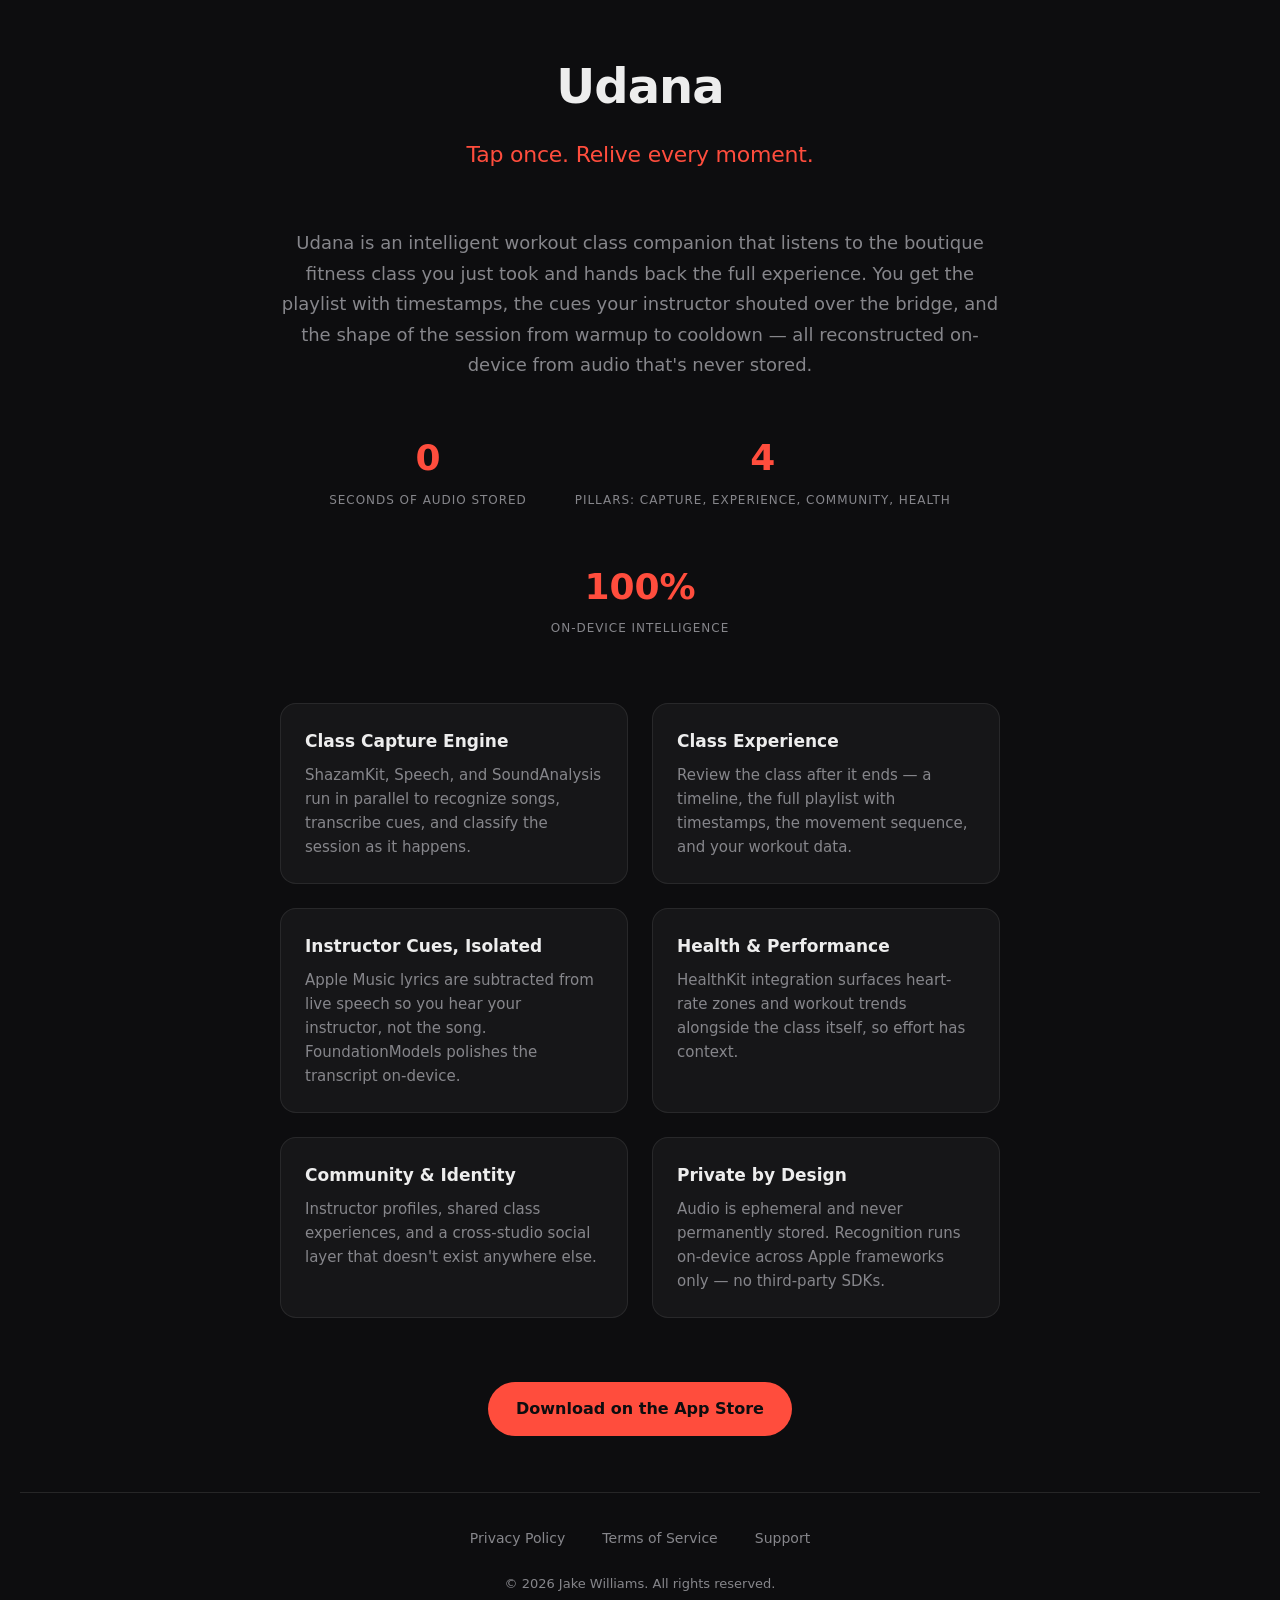
==== index.html @ 7297b6dd "chore: initial site scaffold Generated by ios-site skill from Udana's brand book, privacy labels, an" ====
<!DOCTYPE html>
<html lang="en">
<head>
    <meta charset="UTF-8">
    <meta name="viewport" content="width=device-width, initial-scale=1.0">
    <title>Udana — Tap once. Relive every moment.</title>
    <meta name="description" content="Udana listens to your fitness class and reconstructs it — playlist with timestamps, instructor cues, and the shape of your session. On-device, audio never stored.">
    <style>
        * { box-sizing: border-box; margin: 0; padding: 0; }
        body {
            font-family: -apple-system, BlinkMacSystemFont, "SF Pro Rounded", "SF Pro Text", system-ui, sans-serif;
            background: #0D0D0F;
            color: #EDEDED;
            line-height: 1.6;
            min-height: 100vh;
            display: flex;
            flex-direction: column;
            align-items: center;
            padding: 48px 20px;
        }
        .container { max-width: 720px; width: 100%; }
        header { text-align: center; margin-bottom: 56px; }
        h1 {
            font-size: 48px;
            font-weight: 700;
            letter-spacing: -0.02em;
            margin-bottom: 12px;
        }
        .tagline {
            font-size: 22px;
            color: #FF4D3D;
            font-weight: 500;
            letter-spacing: -0.01em;
        }
        .hero {
            font-size: 18px;
            color: #86868b;
            margin-bottom: 48px;
            text-align: center;
            line-height: 1.7;
        }
        .stats {
            display: flex;
            justify-content: center;
            gap: 48px;
            margin-bottom: 64px;
            flex-wrap: wrap;
        }
        .stat { text-align: center; }
        .stat-number {
            font-size: 36px;
            font-weight: 700;
            color: #FF4D3D;
            font-variant-numeric: tabular-nums;
        }
        .stat-label {
            font-size: 12px;
            color: #86868b;
            text-transform: uppercase;
            letter-spacing: 0.08em;
            margin-top: 4px;
        }
        .features {
            display: grid;
            grid-template-columns: repeat(auto-fit, minmax(280px, 1fr));
            gap: 24px;
            margin-bottom: 64px;
        }
        .feature {
            background: rgba(255, 255, 255, 0.04);
            border: 1px solid rgba(255, 255, 255, 0.08);
            border-radius: 16px;
            padding: 24px;
        }
        .feature h3 {
            font-size: 17px;
            font-weight: 600;
            margin-bottom: 8px;
            color: #EDEDED;
        }
        .feature p {
            font-size: 15px;
            color: #86868b;
            line-height: 1.6;
        }
        .cta {
            text-align: center;
            margin-bottom: 56px;
        }
        .cta a {
            display: inline-block;
            background: #FF4D3D;
            color: #0D0D0F;
            padding: 14px 28px;
            border-radius: 999px;
            text-decoration: none;
            font-weight: 600;
            font-size: 16px;
            transition: transform 0.15s ease;
        }
        .cta a:hover { transform: translateY(-1px); }
        footer {
            border-top: 1px solid rgba(255, 255, 255, 0.1);
            padding-top: 32px;
            text-align: center;
            width: 100%;
        }
        footer a {
            color: #86868b;
            text-decoration: none;
            margin: 0 16px;
            font-size: 14px;
        }
        footer a:hover { color: #EDEDED; }
        .copyright {
            margin-top: 24px;
            color: #86868b;
            font-size: 13px;
        }
    </style>
</head>
<body>
    <div class="container">
        <header>
            <h1>Udana</h1>
            <p class="tagline">Tap once. Relive every moment.</p>
        </header>

        <p class="hero">Udana is an intelligent workout class companion that listens to the boutique fitness class you just took and hands back the full experience. You get the playlist with timestamps, the cues your instructor shouted over the bridge, and the shape of the session from warmup to cooldown — all reconstructed on-device from audio that's never stored.</p>

        <div class="stats">
            <div class="stat"><div class="stat-number">0</div><div class="stat-label">seconds of audio stored</div></div>
            <div class="stat"><div class="stat-number">4</div><div class="stat-label">pillars: capture, experience, community, health</div></div>
            <div class="stat"><div class="stat-number">100%</div><div class="stat-label">on-device intelligence</div></div>
        </div>

        <div class="features">
            <div class="feature"><h3>Class Capture Engine</h3><p>ShazamKit, Speech, and SoundAnalysis run in parallel to recognize songs, transcribe cues, and classify the session as it happens.</p></div>
            <div class="feature"><h3>Class Experience</h3><p>Review the class after it ends — a timeline, the full playlist with timestamps, the movement sequence, and your workout data.</p></div>
            <div class="feature"><h3>Instructor Cues, Isolated</h3><p>Apple Music lyrics are subtracted from live speech so you hear your instructor, not the song. FoundationModels polishes the transcript on-device.</p></div>
            <div class="feature"><h3>Health & Performance</h3><p>HealthKit integration surfaces heart-rate zones and workout trends alongside the class itself, so effort has context.</p></div>
            <div class="feature"><h3>Community & Identity</h3><p>Instructor profiles, shared class experiences, and a cross-studio social layer that doesn't exist anywhere else.</p></div>
            <div class="feature"><h3>Private by Design</h3><p>Audio is ephemeral and never permanently stored. Recognition runs on-device across Apple frameworks only — no third-party SDKs.</p></div>
        </div>

        <div class="cta">
            <a href="https://apps.apple.com/app/id6762299975">Download on the App Store</a>
        </div>
    </div>

    <footer>
        <a href="privacy-policy.html">Privacy Policy</a>
        <a href="terms-of-service.html">Terms of Service</a>
        <a href="support.html">Support</a>
        <div class="copyright">&copy; 2026 Jake Williams. All rights reserved.</div>
    </footer>
</body>
</html>
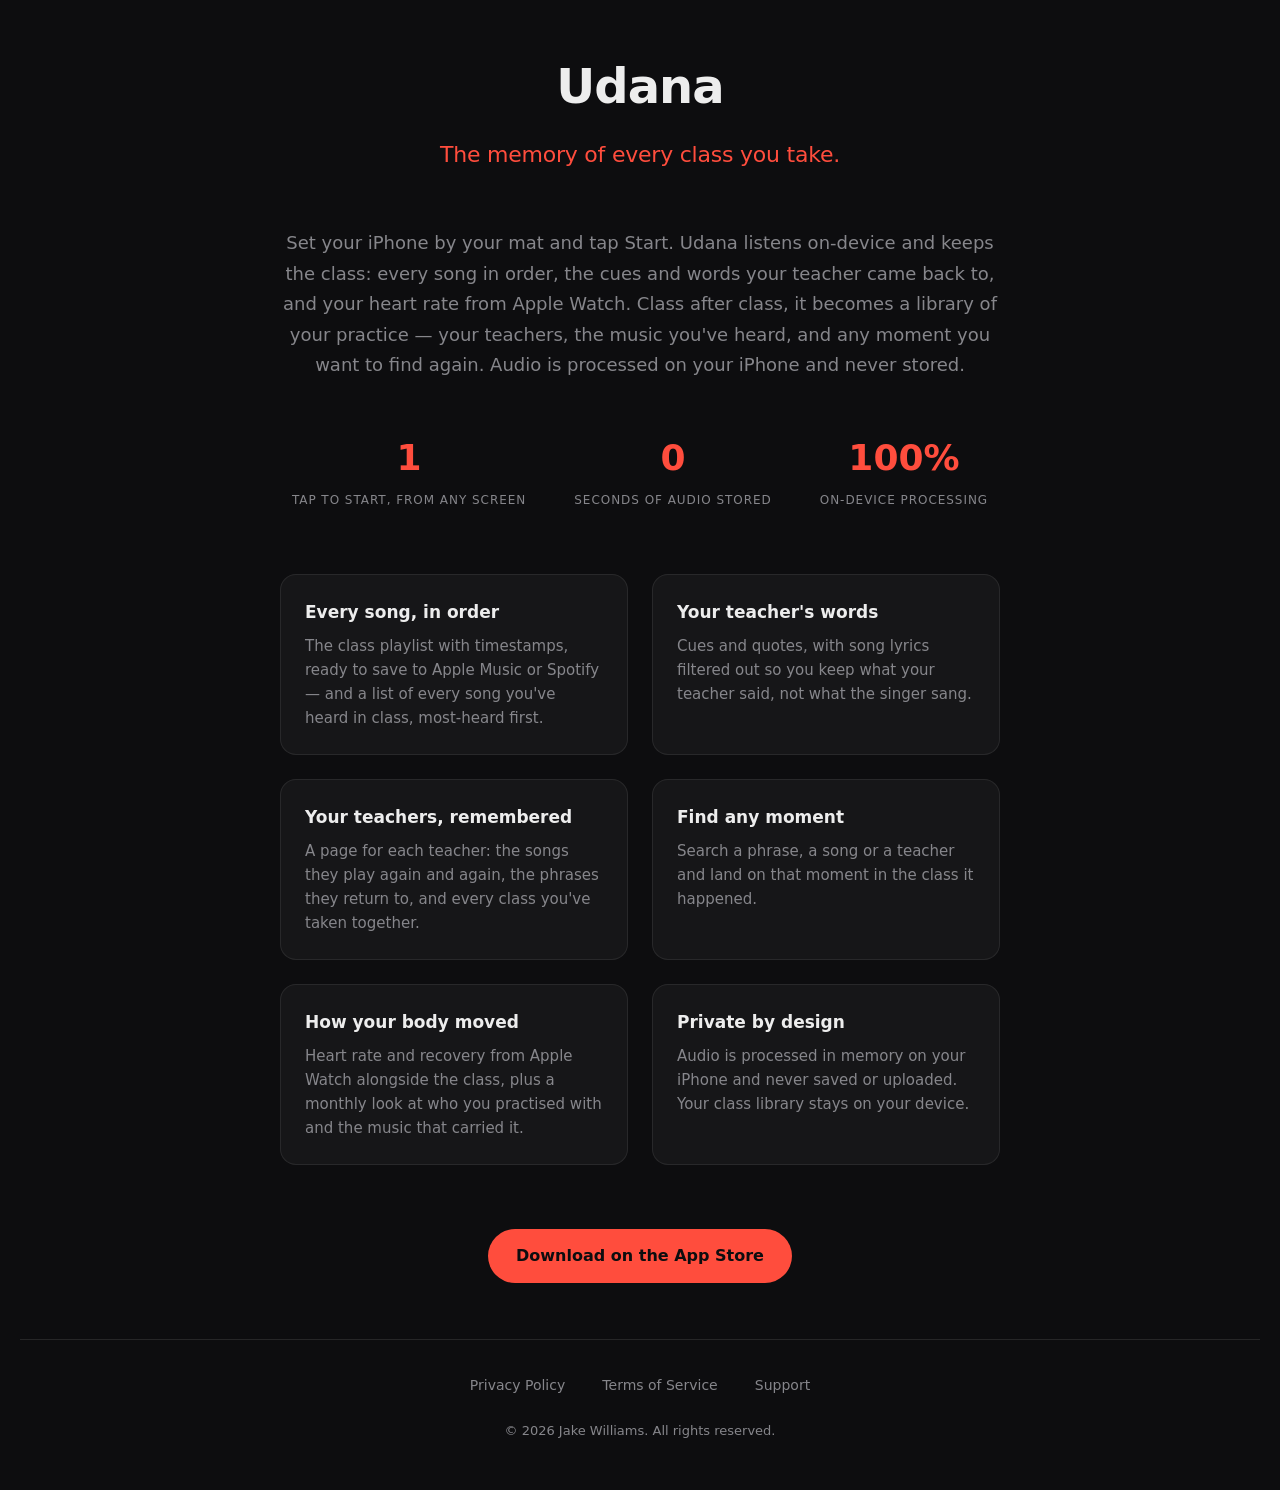
==== commit 95eb21a4: "Homepage copy for v1.2: the memory of every class you take Replaces the generic capture/community pi" ====
--- a/index.html
+++ b/index.html
@@ -3,8 +3,8 @@
 <head>
     <meta charset="UTF-8">
     <meta name="viewport" content="width=device-width, initial-scale=1.0">
-    <title>Udana — Tap once. Relive every moment.</title>
-    <meta name="description" content="Udana listens to your fitness class and reconstructs it — playlist with timestamps, instructor cues, and the shape of your session. On-device, audio never stored.">
+    <title>Udana — The memory of every class you take</title>
+    <meta name="description" content="Udana keeps every yoga and fitness class you take: the songs in order, your teacher's words, and how your body moved. Find any teacher, song or phrase later. On-device; audio is never stored.">
     <style>
         * { box-sizing: border-box; margin: 0; padding: 0; }
         body {
@@ -123,24 +123,24 @@
     <div class="container">
         <header>
             <h1>Udana</h1>
-            <p class="tagline">Tap once. Relive every moment.</p>
+            <p class="tagline">The memory of every class you take.</p>
         </header>
 
-        <p class="hero">Udana is an intelligent workout class companion that listens to the boutique fitness class you just took and hands back the full experience. You get the playlist with timestamps, the cues your instructor shouted over the bridge, and the shape of the session from warmup to cooldown — all reconstructed on-device from audio that's never stored.</p>
+        <p class="hero">Set your iPhone by your mat and tap Start. Udana listens on-device and keeps the class: every song in order, the cues and words your teacher came back to, and your heart rate from Apple Watch. Class after class, it becomes a library of your practice — your teachers, the music you've heard, and any moment you want to find again. Audio is processed on your iPhone and never stored.</p>
 
         <div class="stats">
+            <div class="stat"><div class="stat-number">1</div><div class="stat-label">tap to start, from any screen</div></div>
             <div class="stat"><div class="stat-number">0</div><div class="stat-label">seconds of audio stored</div></div>
-            <div class="stat"><div class="stat-number">4</div><div class="stat-label">pillars: capture, experience, community, health</div></div>
-            <div class="stat"><div class="stat-number">100%</div><div class="stat-label">on-device intelligence</div></div>
+            <div class="stat"><div class="stat-number">100%</div><div class="stat-label">on-device processing</div></div>
         </div>
 
         <div class="features">
-            <div class="feature"><h3>Class Capture Engine</h3><p>ShazamKit, Speech, and SoundAnalysis run in parallel to recognize songs, transcribe cues, and classify the session as it happens.</p></div>
-            <div class="feature"><h3>Class Experience</h3><p>Review the class after it ends — a timeline, the full playlist with timestamps, the movement sequence, and your workout data.</p></div>
-            <div class="feature"><h3>Instructor Cues, Isolated</h3><p>Apple Music lyrics are subtracted from live speech so you hear your instructor, not the song. FoundationModels polishes the transcript on-device.</p></div>
-            <div class="feature"><h3>Health & Performance</h3><p>HealthKit integration surfaces heart-rate zones and workout trends alongside the class itself, so effort has context.</p></div>
-            <div class="feature"><h3>Community & Identity</h3><p>Instructor profiles, shared class experiences, and a cross-studio social layer that doesn't exist anywhere else.</p></div>
-            <div class="feature"><h3>Private by Design</h3><p>Audio is ephemeral and never permanently stored. Recognition runs on-device across Apple frameworks only — no third-party SDKs.</p></div>
+            <div class="feature"><h3>Every song, in order</h3><p>The class playlist with timestamps, ready to save to Apple Music or Spotify — and a list of every song you've heard in class, most-heard first.</p></div>
+            <div class="feature"><h3>Your teacher's words</h3><p>Cues and quotes, with song lyrics filtered out so you keep what your teacher said, not what the singer sang.</p></div>
+            <div class="feature"><h3>Your teachers, remembered</h3><p>A page for each teacher: the songs they play again and again, the phrases they return to, and every class you've taken together.</p></div>
+            <div class="feature"><h3>Find any moment</h3><p>Search a phrase, a song or a teacher and land on that moment in the class it happened.</p></div>
+            <div class="feature"><h3>How your body moved</h3><p>Heart rate and recovery from Apple Watch alongside the class, plus a monthly look at who you practised with and the music that carried it.</p></div>
+            <div class="feature"><h3>Private by design</h3><p>Audio is processed in memory on your iPhone and never saved or uploaded. Your class library stays on your device.</p></div>
         </div>
 
         <div class="cta">
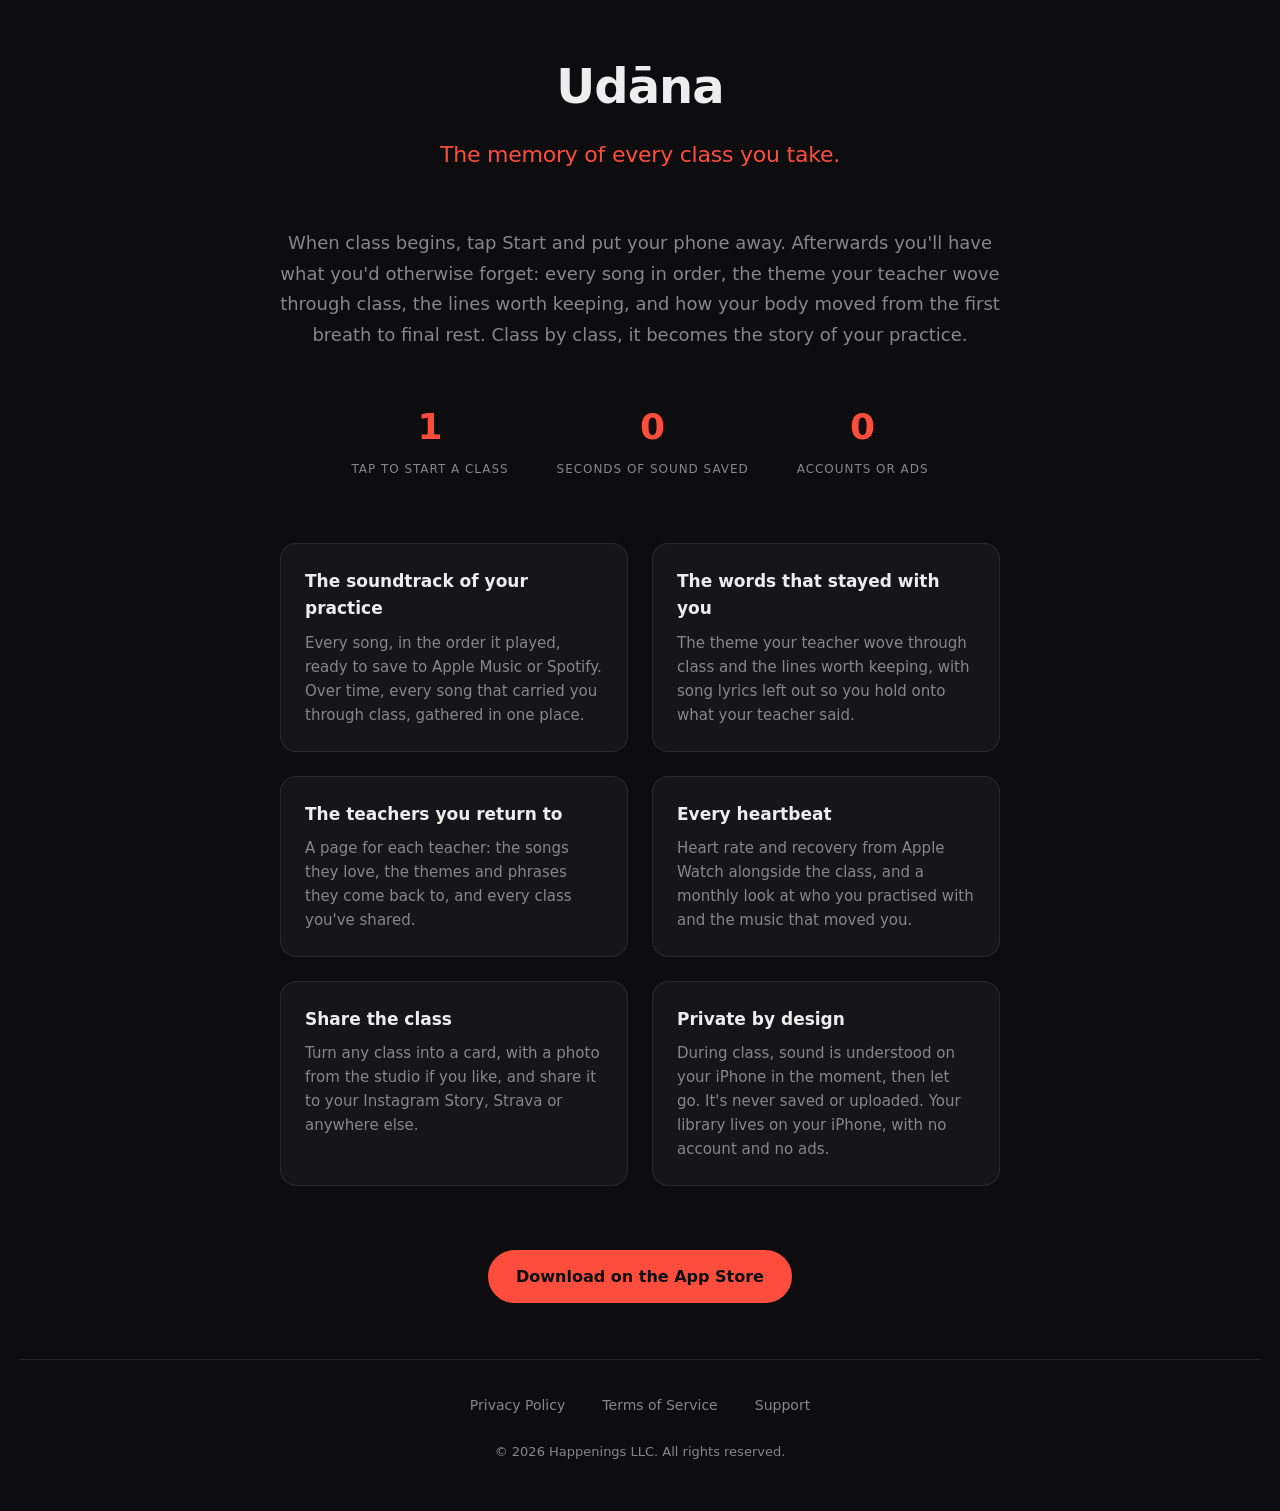
==== commit 62c5f802: "Site for 1.2.0: brand voice, Instagram Story sharing, accurate support answers Merges the homepage c" ====
--- a/index.html
+++ b/index.html
@@ -3,8 +3,8 @@
 <head>
     <meta charset="UTF-8">
     <meta name="viewport" content="width=device-width, initial-scale=1.0">
-    <title>Udana — The memory of every class you take</title>
-    <meta name="description" content="Udana keeps every yoga and fitness class you take: the songs in order, your teacher's words, and how your body moved. Find any teacher, song or phrase later. On-device; audio is never stored.">
+    <title>Udāna — The memory of every class you take</title>
+    <meta name="description" content="Udāna is the memory of every class you take: the soundtrack of your practice, the theme your teacher wove through class, and how your body moved. Private by design, kept on your iPhone.">
     <style>
         * { box-sizing: border-box; margin: 0; padding: 0; }
         body {
@@ -122,25 +122,25 @@
 <body>
     <div class="container">
         <header>
-            <h1>Udana</h1>
+            <h1>Udāna</h1>
             <p class="tagline">The memory of every class you take.</p>
         </header>
 
-        <p class="hero">Set your iPhone by your mat and tap Start. Udana listens on-device and keeps the class: every song in order, the cues and words your teacher came back to, and your heart rate from Apple Watch. Class after class, it becomes a library of your practice — your teachers, the music you've heard, and any moment you want to find again. Audio is processed on your iPhone and never stored.</p>
+        <p class="hero">When class begins, tap Start and put your phone away. Afterwards you'll have what you'd otherwise forget: every song in order, the theme your teacher wove through class, the lines worth keeping, and how your body moved from the first breath to final rest. Class by class, it becomes the story of your practice.</p>
 
         <div class="stats">
-            <div class="stat"><div class="stat-number">1</div><div class="stat-label">tap to start, from any screen</div></div>
-            <div class="stat"><div class="stat-number">0</div><div class="stat-label">seconds of audio stored</div></div>
-            <div class="stat"><div class="stat-number">100%</div><div class="stat-label">on-device processing</div></div>
+            <div class="stat"><div class="stat-number">1</div><div class="stat-label">tap to start a class</div></div>
+            <div class="stat"><div class="stat-number">0</div><div class="stat-label">seconds of sound saved</div></div>
+            <div class="stat"><div class="stat-number">0</div><div class="stat-label">accounts or ads</div></div>
         </div>
 
         <div class="features">
-            <div class="feature"><h3>Every song, in order</h3><p>The class playlist with timestamps, ready to save to Apple Music or Spotify — and a list of every song you've heard in class, most-heard first.</p></div>
-            <div class="feature"><h3>Your teacher's words</h3><p>Cues and quotes, with song lyrics filtered out so you keep what your teacher said, not what the singer sang.</p></div>
-            <div class="feature"><h3>Your teachers, remembered</h3><p>A page for each teacher: the songs they play again and again, the phrases they return to, and every class you've taken together.</p></div>
-            <div class="feature"><h3>Find any moment</h3><p>Search a phrase, a song or a teacher and land on that moment in the class it happened.</p></div>
-            <div class="feature"><h3>How your body moved</h3><p>Heart rate and recovery from Apple Watch alongside the class, plus a monthly look at who you practised with and the music that carried it.</p></div>
-            <div class="feature"><h3>Private by design</h3><p>Audio is processed in memory on your iPhone and never saved or uploaded. Your class library stays on your device.</p></div>
+            <div class="feature"><h3>The soundtrack of your practice</h3><p>Every song, in the order it played, ready to save to Apple Music or Spotify. Over time, every song that carried you through class, gathered in one place.</p></div>
+            <div class="feature"><h3>The words that stayed with you</h3><p>The theme your teacher wove through class and the lines worth keeping, with song lyrics left out so you hold onto what your teacher said.</p></div>
+            <div class="feature"><h3>The teachers you return to</h3><p>A page for each teacher: the songs they love, the themes and phrases they come back to, and every class you've shared.</p></div>
+            <div class="feature"><h3>Every heartbeat</h3><p>Heart rate and recovery from Apple Watch alongside the class, and a monthly look at who you practised with and the music that moved you.</p></div>
+            <div class="feature"><h3>Share the class</h3><p>Turn any class into a card, with a photo from the studio if you like, and share it to your Instagram Story, Strava or anywhere else.</p></div>
+            <div class="feature"><h3>Private by design</h3><p>During class, sound is understood on your iPhone in the moment, then let go. It's never saved or uploaded. Your library lives on your iPhone, with no account and no ads.</p></div>
         </div>
 
         <div class="cta">
@@ -152,7 +152,7 @@
         <a href="privacy-policy.html">Privacy Policy</a>
         <a href="terms-of-service.html">Terms of Service</a>
         <a href="support.html">Support</a>
-        <div class="copyright">&copy; 2026 Jake Williams. All rights reserved.</div>
+        <div class="copyright">&copy; 2026 Happenings LLC. All rights reserved.</div>
     </footer>
 </body>
 </html>
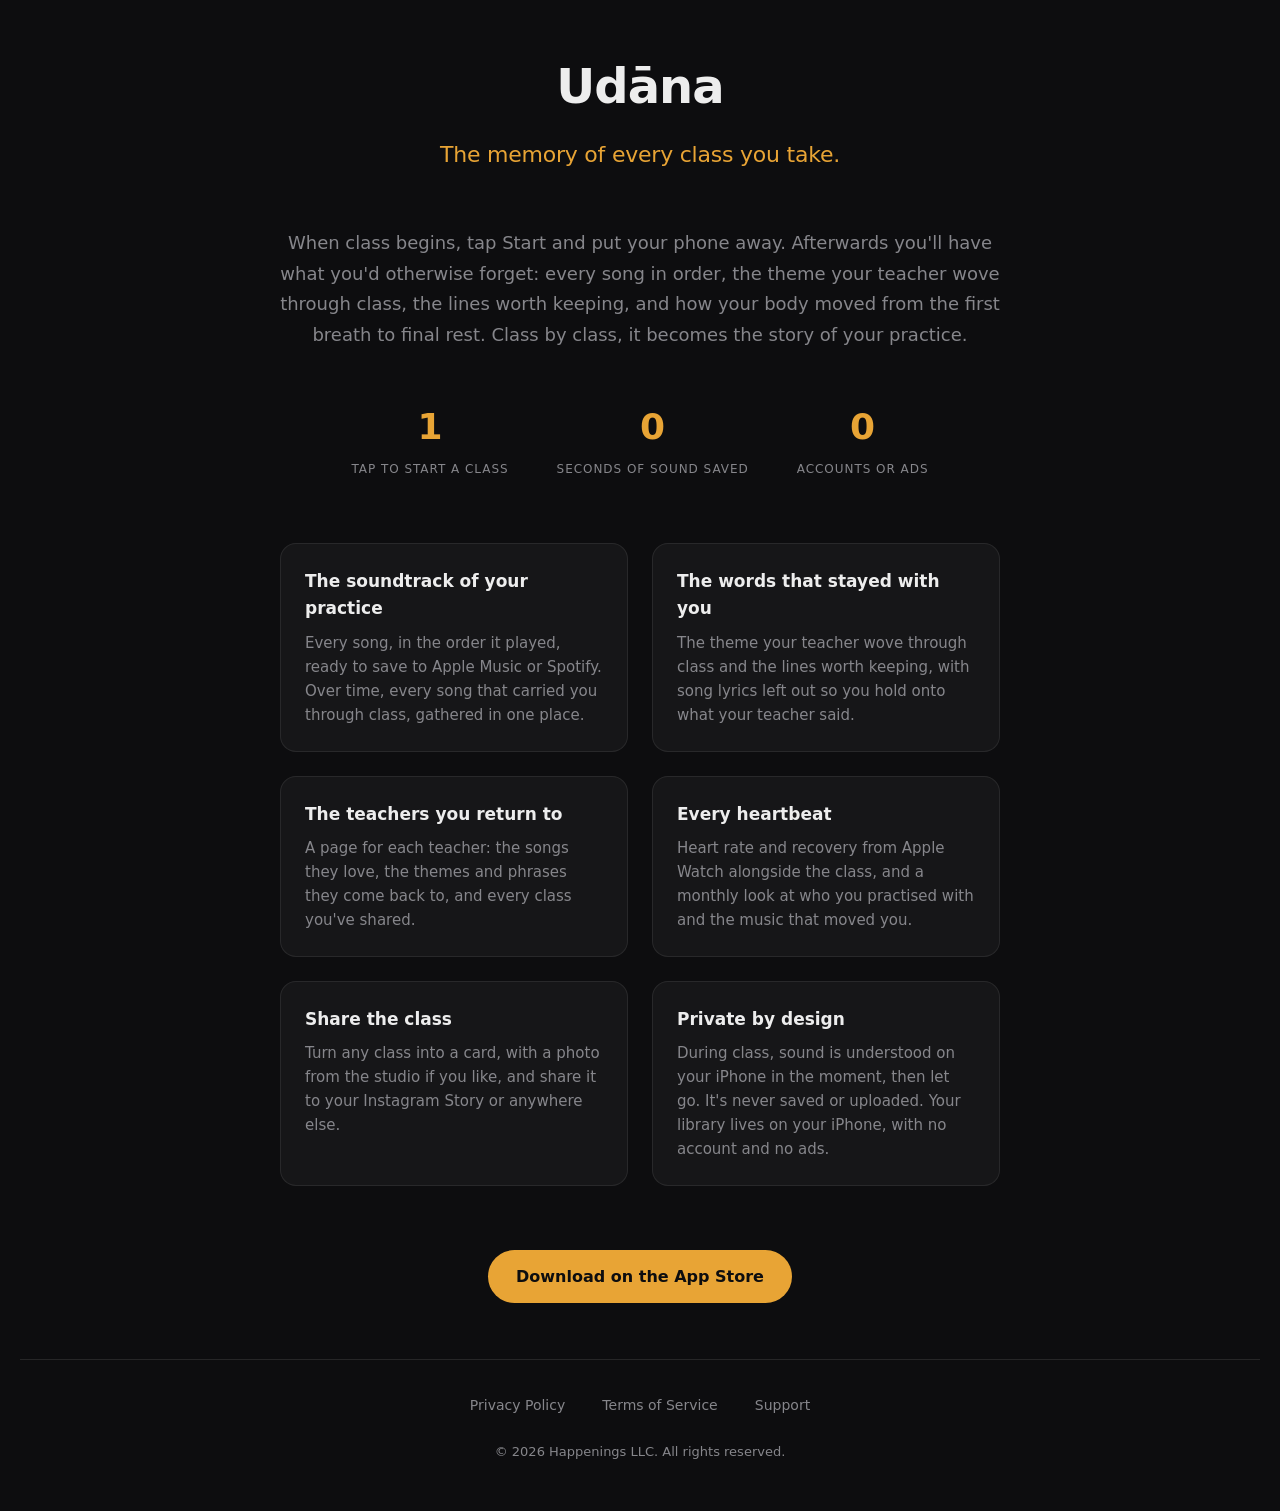
==== commit 713d686f: "Homepage: saffron brand accent; card sharing wording Co-Authored-By: Claude Opus 5.5 <noreply@anthro" ====
--- a/index.html
+++ b/index.html
@@ -28,7 +28,7 @@
         }
         .tagline {
             font-size: 22px;
-            color: #FF4D3D;
+            color: #E8A435;
             font-weight: 500;
             letter-spacing: -0.01em;
         }
@@ -50,7 +50,7 @@
         .stat-number {
             font-size: 36px;
             font-weight: 700;
-            color: #FF4D3D;
+            color: #E8A435;
             font-variant-numeric: tabular-nums;
         }
         .stat-label {
@@ -89,7 +89,7 @@
         }
         .cta a {
             display: inline-block;
-            background: #FF4D3D;
+            background: #E8A435;
             color: #0D0D0F;
             padding: 14px 28px;
             border-radius: 999px;
@@ -139,7 +139,7 @@
             <div class="feature"><h3>The words that stayed with you</h3><p>The theme your teacher wove through class and the lines worth keeping, with song lyrics left out so you hold onto what your teacher said.</p></div>
             <div class="feature"><h3>The teachers you return to</h3><p>A page for each teacher: the songs they love, the themes and phrases they come back to, and every class you've shared.</p></div>
             <div class="feature"><h3>Every heartbeat</h3><p>Heart rate and recovery from Apple Watch alongside the class, and a monthly look at who you practised with and the music that moved you.</p></div>
-            <div class="feature"><h3>Share the class</h3><p>Turn any class into a card, with a photo from the studio if you like, and share it to your Instagram Story, Strava or anywhere else.</p></div>
+            <div class="feature"><h3>Share the class</h3><p>Turn any class into a card, with a photo from the studio if you like, and share it to your Instagram Story or anywhere else.</p></div>
             <div class="feature"><h3>Private by design</h3><p>During class, sound is understood on your iPhone in the moment, then let go. It's never saved or uploaded. Your library lives on your iPhone, with no account and no ads.</p></div>
         </div>
 
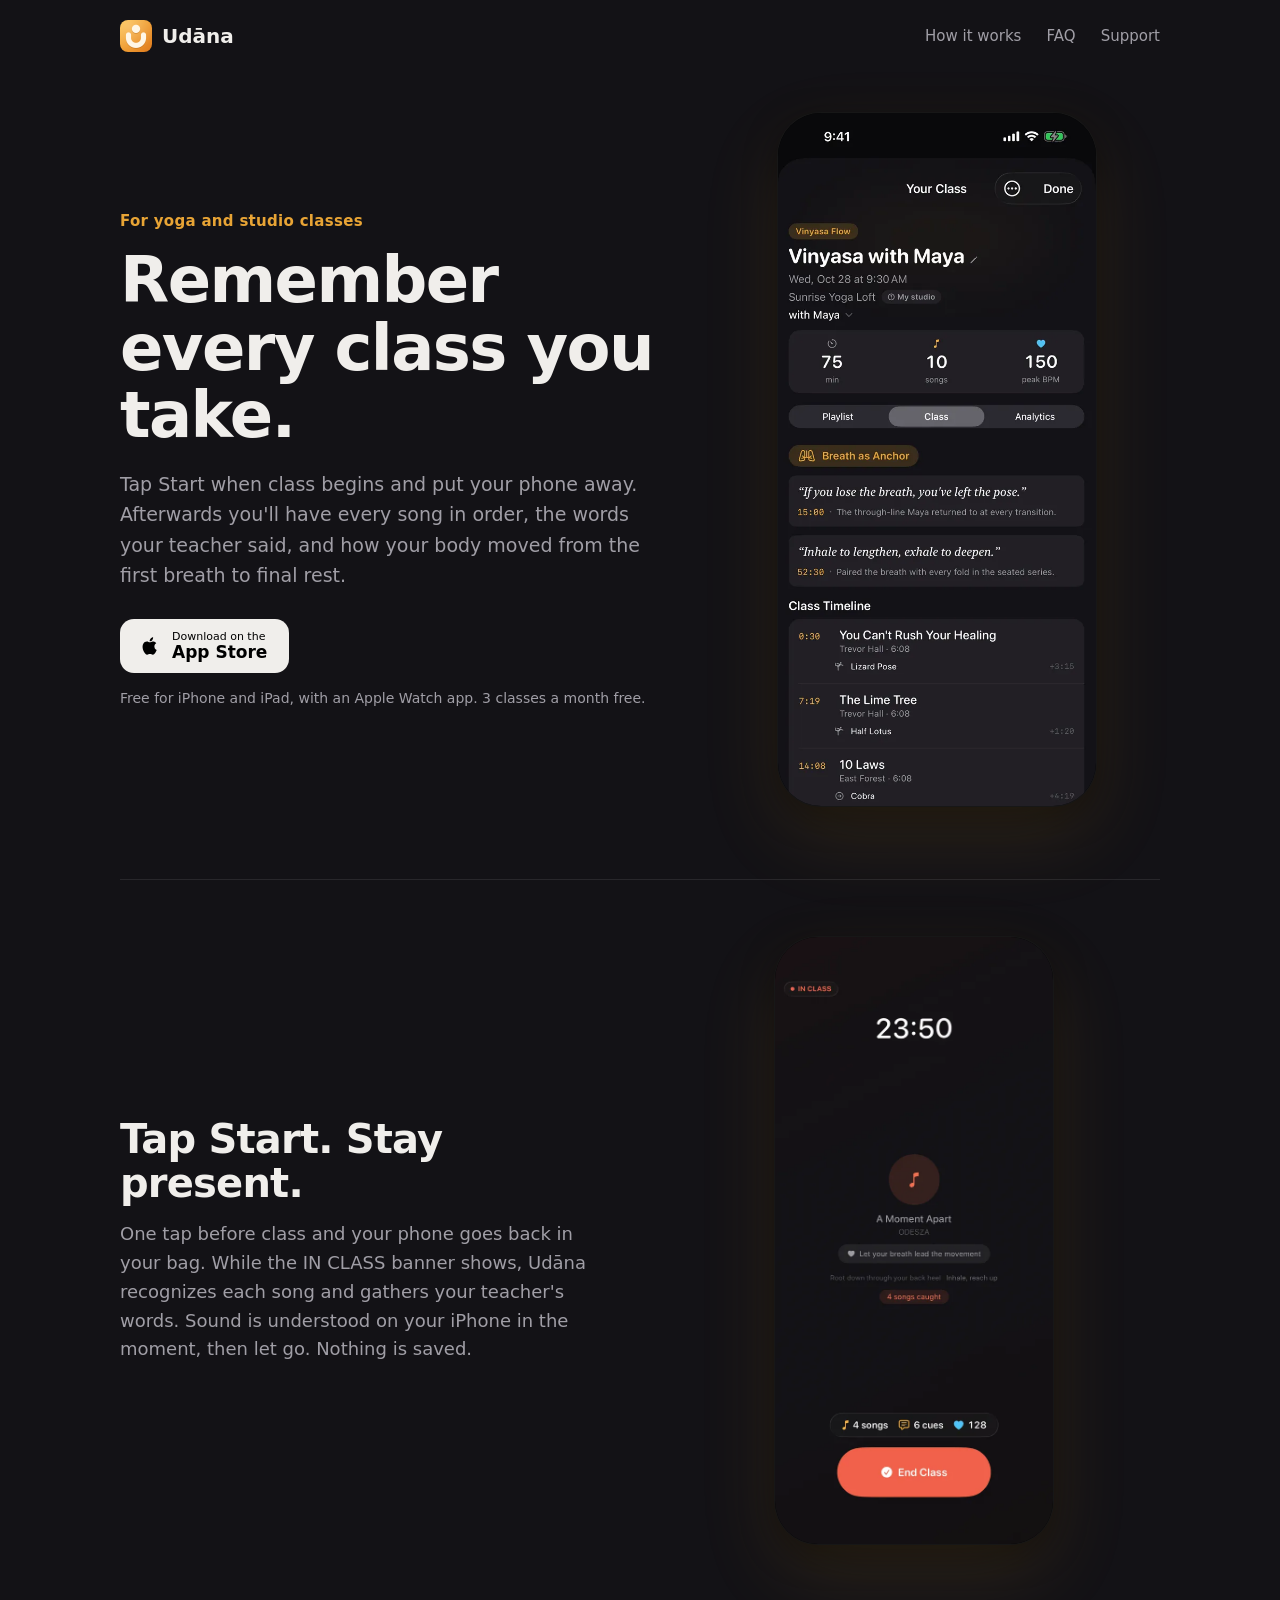
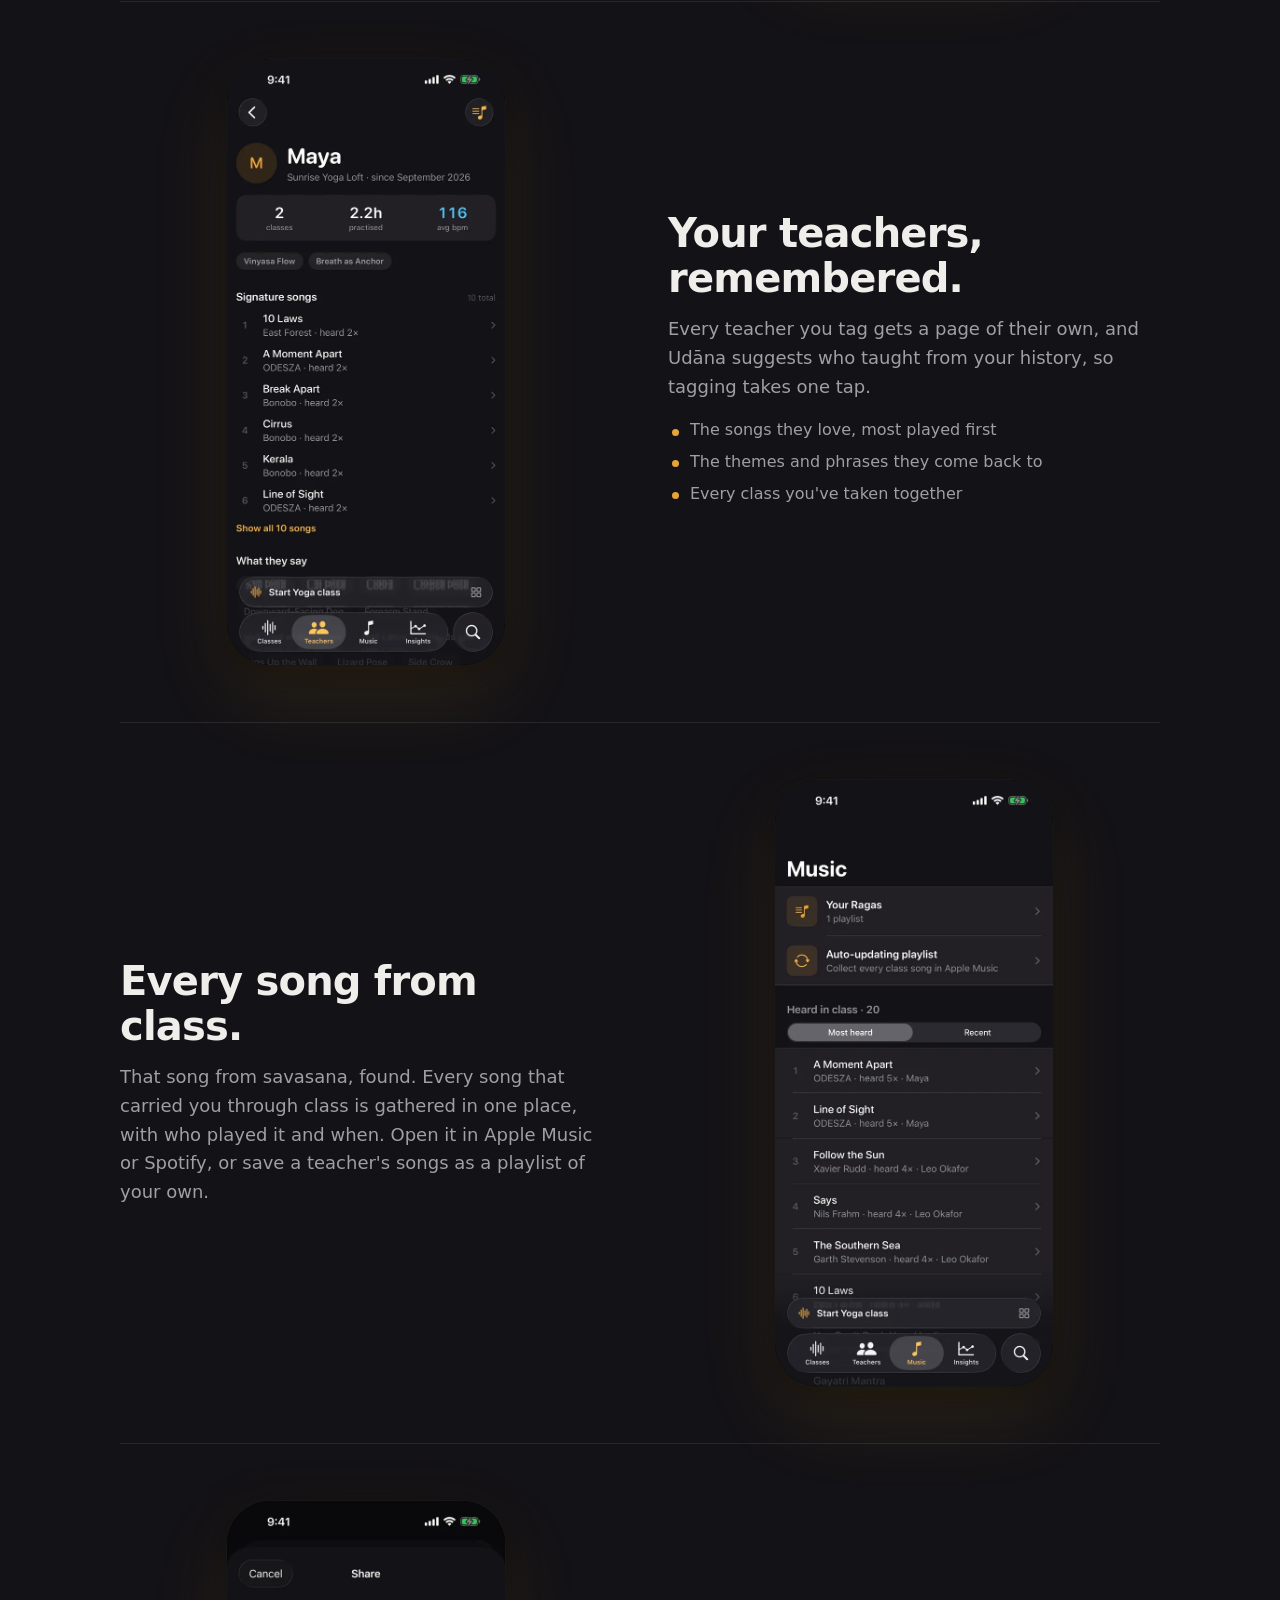
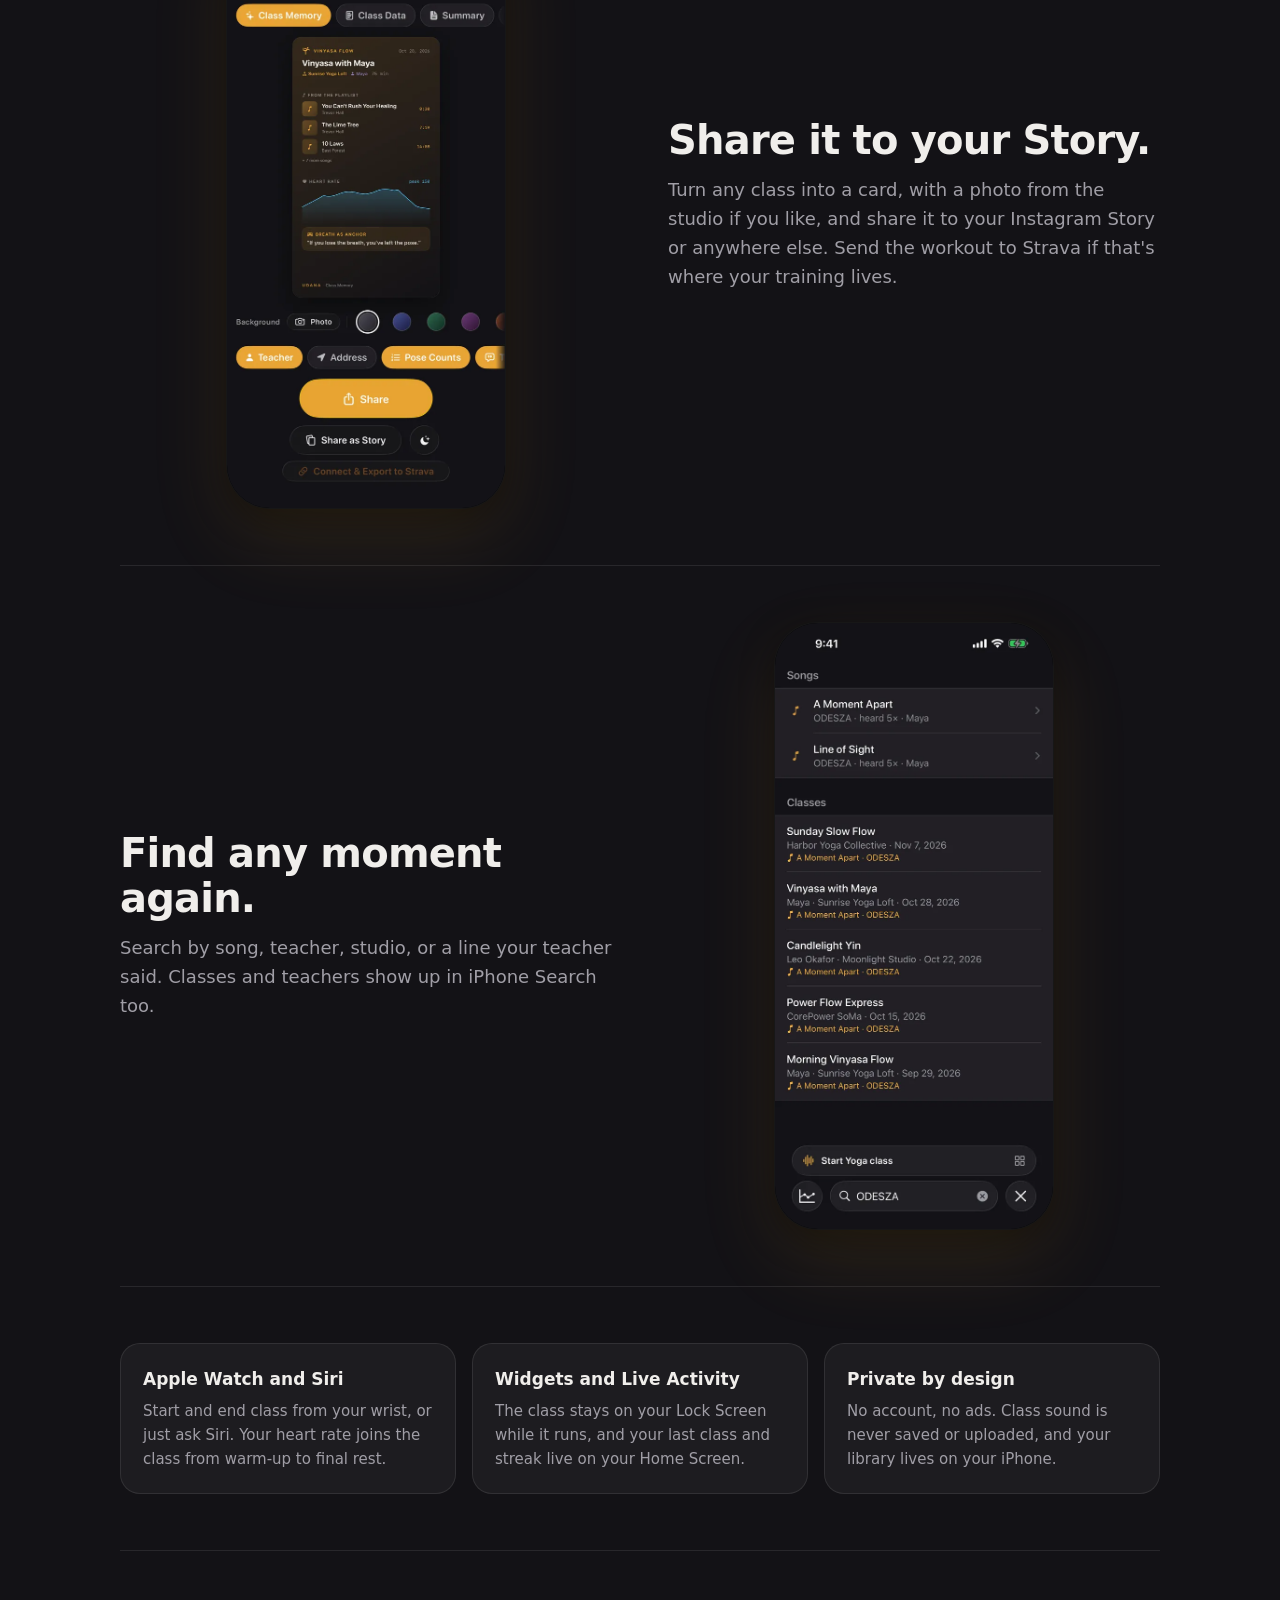
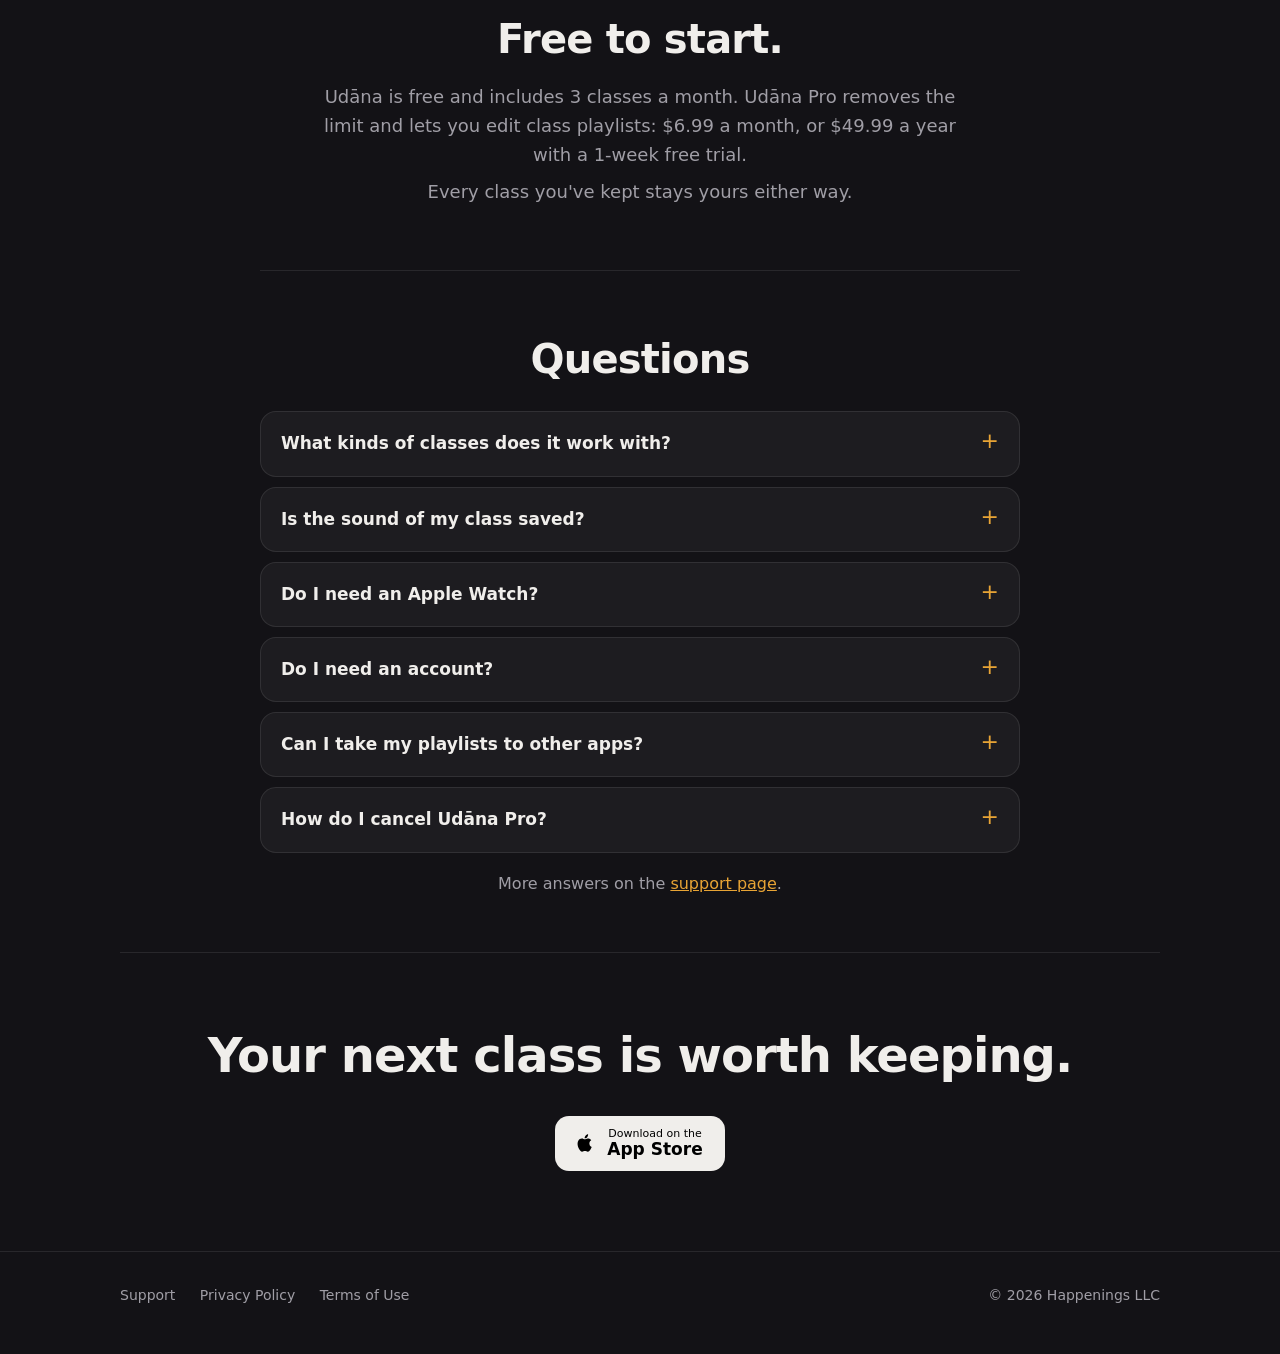
==== commit 339878fd: "Landing page for the App Store listing: one promise, App Store button above the fold, benefit sectio" ====
--- a/index.html
+++ b/index.html
@@ -2,157 +2,268 @@
 <html lang="en">
 <head>
     <meta charset="UTF-8">
-    <meta name="viewport" content="width=device-width, initial-scale=1.0">
-    <title>Udāna — The memory of every class you take</title>
-    <meta name="description" content="Udāna is the memory of every class you take: the soundtrack of your practice, the theme your teacher wove through class, and how your body moved. Private by design, kept on your iPhone.">
+    <meta name="viewport" content="width=device-width, initial-scale=1.0, viewport-fit=cover">
+    <title>Udāna: Remember every class you take | Yoga class memory for iPhone</title>
+    <meta name="description" content="Tap Start when class begins. Udāna keeps every song, the words your teacher said and your heart rate, then builds a page for every teacher. Free for iPhone, iPad and Apple Watch.">
+    <link rel="canonical" href="https://jakeintech.github.io/udana-site/">
+    <meta name="theme-color" content="#131216">
+    <meta name="color-scheme" content="dark">
+
+    <!-- Smart App Banner (Safari on iOS shows it once the app is live) -->
+    <meta name="apple-itunes-app" content="app-id=6762299975">
+
+    <!-- Open Graph / social -->
+    <meta property="og:type" content="website">
+    <meta property="og:site_name" content="Udāna">
+    <meta property="og:title" content="Udāna: Remember every class you take">
+    <meta property="og:description" content="Every song, your teacher's words, every heartbeat. Kept on your iPhone.">
+    <meta property="og:url" content="https://jakeintech.github.io/udana-site/">
+    <meta property="og:image" content="https://jakeintech.github.io/udana-site/assets/og-image.png">
+    <meta property="og:image:width" content="1200">
+    <meta property="og:image:height" content="630">
+    <meta property="og:image:alt" content="Udāna class review showing a teacher's quote and the class playlist">
+    <meta name="twitter:card" content="summary_large_image">
+
+    <link rel="icon" type="image/png" href="assets/favicon.png">
+    <link rel="apple-touch-icon" href="assets/apple-touch-icon.png">
+    <link rel="preload" as="image" href="assets/review.webp" type="image/webp">
+
+    <script type="application/ld+json">
+    {
+      "@context": "https://schema.org",
+      "@type": "SoftwareApplication",
+      "name": "Udāna",
+      "operatingSystem": "iOS",
+      "applicationCategory": "HealthApplication",
+      "description": "Remember every class you take: every song, the words your teacher said, and how your body moved.",
+      "offers": { "@type": "Offer", "price": "0", "priceCurrency": "USD" },
+      "url": "https://apps.apple.com/app/id6762299975"
+    }
+    </script>
+
     <style>
+        :root {
+            --bg: #131216;
+            --surface: rgba(255, 255, 255, 0.045);
+            --border: rgba(255, 255, 255, 0.09);
+            --text: #F0EEEB;
+            --muted: #A09EA6;
+            --accent: #E8A435;
+            --accent-ink: #1A1408;
+            --radius: 20px;
+        }
         * { box-sizing: border-box; margin: 0; padding: 0; }
+        html { -webkit-text-size-adjust: 100%; }
         body {
-            font-family: -apple-system, BlinkMacSystemFont, "SF Pro Rounded", "SF Pro Text", system-ui, sans-serif;
-            background: #0D0D0F;
-            color: #EDEDED;
+            font-family: -apple-system, BlinkMacSystemFont, "SF Pro Text", system-ui, sans-serif;
+            background: var(--bg);
+            color: var(--text);
             line-height: 1.6;
-            min-height: 100vh;
-            display: flex;
-            flex-direction: column;
-            align-items: center;
-            padding: 48px 20px;
-        }
-        .container { max-width: 720px; width: 100%; }
-        header { text-align: center; margin-bottom: 56px; }
-        h1 {
-            font-size: 48px;
-            font-weight: 700;
-            letter-spacing: -0.02em;
-            margin-bottom: 12px;
-        }
-        .tagline {
-            font-size: 22px;
-            color: #E8A435;
-            font-weight: 500;
-            letter-spacing: -0.01em;
-        }
+        }
+        h1, h2, h3, .brand { font-family: ui-rounded, "SF Pro Rounded", -apple-system, system-ui, sans-serif; }
+        a { color: var(--accent); }
+        .wrap { max-width: 1080px; margin: 0 auto; padding: 0 20px; }
+
+        /* Nav */
+        nav { display: flex; align-items: center; justify-content: space-between; padding: 20px 0; }
+        .brand { display: flex; align-items: center; gap: 10px; font-weight: 700; font-size: 20px; color: var(--text); text-decoration: none; }
+        .brand img { width: 32px; height: 32px; border-radius: 8px; }
+        nav .links a { color: var(--muted); text-decoration: none; font-size: 15px; margin-left: 20px; }
+        nav .links a:hover { color: var(--text); }
+
+        /* Hero */
         .hero {
-            font-size: 18px;
-            color: #86868b;
-            margin-bottom: 48px;
-            text-align: center;
-            line-height: 1.7;
-        }
-        .stats {
-            display: flex;
-            justify-content: center;
-            gap: 48px;
-            margin-bottom: 64px;
-            flex-wrap: wrap;
-        }
-        .stat { text-align: center; }
-        .stat-number {
-            font-size: 36px;
-            font-weight: 700;
-            color: #E8A435;
-            font-variant-numeric: tabular-nums;
-        }
-        .stat-label {
-            font-size: 12px;
-            color: #86868b;
-            text-transform: uppercase;
-            letter-spacing: 0.08em;
-            margin-top: 4px;
-        }
-        .features {
-            display: grid;
-            grid-template-columns: repeat(auto-fit, minmax(280px, 1fr));
-            gap: 24px;
-            margin-bottom: 64px;
-        }
-        .feature {
-            background: rgba(255, 255, 255, 0.04);
-            border: 1px solid rgba(255, 255, 255, 0.08);
-            border-radius: 16px;
-            padding: 24px;
-        }
-        .feature h3 {
-            font-size: 17px;
-            font-weight: 600;
-            margin-bottom: 8px;
-            color: #EDEDED;
-        }
-        .feature p {
-            font-size: 15px;
-            color: #86868b;
-            line-height: 1.6;
-        }
-        .cta {
-            text-align: center;
-            margin-bottom: 56px;
-        }
-        .cta a {
-            display: inline-block;
-            background: #E8A435;
-            color: #0D0D0F;
-            padding: 14px 28px;
-            border-radius: 999px;
-            text-decoration: none;
-            font-weight: 600;
-            font-size: 16px;
+            display: grid; grid-template-columns: 1.1fr 0.9fr; gap: 48px; align-items: center;
+            padding: 40px 0 72px;
+        }
+        .eyebrow { color: var(--accent); font-weight: 600; font-size: 15px; letter-spacing: 0.02em; margin-bottom: 14px; }
+        .hero h1 { font-size: clamp(40px, 6vw, 64px); line-height: 1.05; letter-spacing: -0.025em; margin-bottom: 20px; }
+        .hero p.lede { font-size: 19px; color: var(--muted); max-width: 34em; margin-bottom: 28px; }
+        .appstore {
+            display: inline-flex; align-items: center; gap: 10px;
+            background: var(--text); color: #000; text-decoration: none;
+            padding: 12px 22px 12px 18px; border-radius: 14px; font-weight: 600; font-size: 17px;
             transition: transform 0.15s ease;
         }
-        .cta a:hover { transform: translateY(-1px); }
-        footer {
-            border-top: 1px solid rgba(255, 255, 255, 0.1);
-            padding-top: 32px;
-            text-align: center;
-            width: 100%;
-        }
-        footer a {
-            color: #86868b;
-            text-decoration: none;
-            margin: 0 16px;
-            font-size: 14px;
-        }
-        footer a:hover { color: #EDEDED; }
-        .copyright {
-            margin-top: 24px;
-            color: #86868b;
-            font-size: 13px;
-        }
+        .appstore:hover { transform: translateY(-1px); }
+        .appstore svg { width: 24px; height: 24px; }
+        .appstore small { display: block; font-size: 11px; font-weight: 500; line-height: 1.1; }
+        .appstore span { line-height: 1.1; }
+        .fine { color: var(--muted); font-size: 14px; margin-top: 14px; }
+
+        .phone {
+            justify-self: center; width: min(320px, 80vw); aspect-ratio: 1320 / 2868;
+            border-radius: 44px; overflow: hidden; border: 1px solid var(--border);
+            box-shadow: 0 30px 80px rgba(232, 164, 53, 0.12), 0 10px 30px rgba(0,0,0,0.5);
+            background: #000;
+        }
+        .phone img { width: 100%; height: 100%; display: block; object-fit: cover; }
+
+        /* Benefits */
+        .benefit {
+            display: grid; grid-template-columns: 1fr 1fr; gap: 56px; align-items: center;
+            padding: 56px 0; border-top: 1px solid var(--border);
+        }
+        .benefit:nth-of-type(even) .copy { order: 2; }
+        .benefit h2 { font-size: clamp(28px, 4vw, 40px); line-height: 1.12; letter-spacing: -0.02em; margin-bottom: 14px; }
+        .benefit p { color: var(--muted); font-size: 18px; max-width: 30em; }
+        .benefit ul { list-style: none; margin-top: 16px; color: var(--muted); }
+        .benefit li { padding-left: 22px; position: relative; margin-bottom: 6px; }
+        .benefit li::before { content: ""; position: absolute; left: 4px; top: 0.7em; width: 7px; height: 7px; border-radius: 50%; background: var(--accent); }
+        .benefit .phone { width: min(280px, 72vw); }
+
+        /* Also */
+        .also { display: grid; grid-template-columns: repeat(3, 1fr); gap: 16px; padding: 56px 0; border-top: 1px solid var(--border); }
+        .card { background: var(--surface); border: 1px solid var(--border); border-radius: var(--radius); padding: 22px; }
+        .card h3 { font-size: 17px; margin-bottom: 6px; }
+        .card p { color: var(--muted); font-size: 15px; }
+
+        /* Pricing */
+        .pricing { padding: 56px 0; border-top: 1px solid var(--border); text-align: center; }
+        .pricing h2 { font-size: clamp(28px, 4vw, 40px); letter-spacing: -0.02em; margin-bottom: 12px; }
+        .pricing p { color: var(--muted); font-size: 18px; max-width: 36em; margin: 0 auto 8px; }
+
+        /* FAQ */
+        .faq { padding: 56px 0; border-top: 1px solid var(--border); max-width: 760px; margin: 0 auto; }
+        .faq h2 { font-size: clamp(28px, 4vw, 40px); letter-spacing: -0.02em; margin-bottom: 20px; text-align: center; }
+        details { background: var(--surface); border: 1px solid var(--border); border-radius: 16px; padding: 18px 20px; margin-bottom: 10px; }
+        summary { cursor: pointer; font-weight: 600; font-size: 17px; list-style: none; display: flex; justify-content: space-between; gap: 16px; }
+        summary::-webkit-details-marker { display: none; }
+        summary::after { content: "+"; color: var(--accent); font-weight: 400; font-size: 22px; line-height: 1; }
+        details[open] summary::after { content: "–"; }
+        details p { color: var(--muted); margin-top: 10px; }
+
+        .final { text-align: center; padding: 64px 0 80px; border-top: 1px solid var(--border); }
+        .final h2 { font-size: clamp(30px, 5vw, 48px); letter-spacing: -0.02em; margin-bottom: 22px; }
+
+        footer { border-top: 1px solid var(--border); padding: 32px 0 48px; color: var(--muted); font-size: 14px; }
+        footer .wrap { display: flex; flex-wrap: wrap; justify-content: space-between; gap: 16px; }
+        footer a { color: var(--muted); text-decoration: none; margin-right: 20px; }
+        footer a:hover { color: var(--text); }
+
+        @media (max-width: 800px) {
+            nav .links a:not(.keep) { display: none; }
+            .hero, .benefit { grid-template-columns: 1fr; gap: 32px; text-align: left; }
+            .hero { padding-top: 16px; }
+            .benefit:nth-of-type(even) .copy { order: 0; }
+            .also { grid-template-columns: 1fr; }
+        }
+        @media (prefers-reduced-motion: reduce) { .appstore { transition: none; } }
     </style>
 </head>
 <body>
-    <div class="container">
-        <header>
-            <h1>Udāna</h1>
-            <p class="tagline">The memory of every class you take.</p>
+    <div class="wrap">
+        <nav>
+            <a class="brand" href="./"><img src="assets/icon.png" alt="" width="32" height="32">Udāna</a>
+            <div class="links">
+                <a href="#how">How it works</a>
+                <a href="#faq">FAQ</a>
+                <a class="keep" href="support.html">Support</a>
+            </div>
+        </nav>
+
+        <header class="hero">
+            <div>
+                <p class="eyebrow">For yoga and studio classes</p>
+                <h1>Remember every class you take.</h1>
+                <p class="lede">Tap Start when class begins and put your phone away. Afterwards you'll have every song in order, the words your teacher said, and how your body moved from the first breath to final rest.</p>
+                <a class="appstore" href="https://apps.apple.com/app/id6762299975" aria-label="Download Udāna on the App Store">
+                    <svg viewBox="0 0 24 24" aria-hidden="true"><path fill="currentColor" d="M16.37 12.6c-.02-2.2 1.8-3.26 1.88-3.31-1.03-1.5-2.62-1.7-3.18-1.73-1.35-.14-2.64.8-3.32.8-.69 0-1.74-.78-2.86-.76-1.47.02-2.83.86-3.59 2.17-1.53 2.65-.39 6.58 1.1 8.73.73 1.05 1.6 2.23 2.73 2.19 1.1-.04 1.51-.71 2.84-.71 1.32 0 1.7.71 2.86.69 1.18-.02 1.93-1.07 2.65-2.13.84-1.22 1.18-2.4 1.2-2.46-.03-.01-2.3-.88-2.31-3.48zM14.2 6.13c.6-.73 1.01-1.75.9-2.76-.87.04-1.92.58-2.54 1.31-.56.65-1.05 1.68-.92 2.67.97.08 1.96-.49 2.56-1.22z"/></svg>
+                    <span><small>Download on the</small>App Store</span>
+                </a>
+                <p class="fine">Free for iPhone and iPad, with an Apple Watch app. 3 classes a month free.</p>
+            </div>
+            <div class="phone"><img src="assets/review.webp" width="600" height="1304" alt="A class review in Udāna: the class stats, a quote from the teacher, and the songs in the order they played"></div>
         </header>
-
-        <p class="hero">When class begins, tap Start and put your phone away. Afterwards you'll have what you'd otherwise forget: every song in order, the theme your teacher wove through class, the lines worth keeping, and how your body moved from the first breath to final rest. Class by class, it becomes the story of your practice.</p>
-
-        <div class="stats">
-            <div class="stat"><div class="stat-number">1</div><div class="stat-label">tap to start a class</div></div>
-            <div class="stat"><div class="stat-number">0</div><div class="stat-label">seconds of sound saved</div></div>
-            <div class="stat"><div class="stat-number">0</div><div class="stat-label">accounts or ads</div></div>
+    </div>
+
+    <main class="wrap" id="how">
+        <section class="benefit">
+            <div class="copy">
+                <h2>Tap Start. Stay present.</h2>
+                <p>One tap before class and your phone goes back in your bag. While the IN CLASS banner shows, Udāna recognizes each song and gathers your teacher's words. Sound is understood on your iPhone in the moment, then let go. Nothing is saved.</p>
+            </div>
+            <div class="phone"><img src="assets/live.webp" width="600" height="1304" loading="lazy" alt="The IN CLASS screen with the class timer and the song that's playing"></div>
+        </section>
+
+        <section class="benefit">
+            <div class="copy">
+                <h2>Your teachers, remembered.</h2>
+                <p>Every teacher you tag gets a page of their own, and Udāna suggests who taught from your history, so tagging takes one tap.</p>
+                <ul>
+                    <li>The songs they love, most played first</li>
+                    <li>The themes and phrases they come back to</li>
+                    <li>Every class you've taken together</li>
+                </ul>
+            </div>
+            <div class="phone"><img src="assets/teacher.webp" width="600" height="1304" loading="lazy" alt="A teacher page showing classes together, hours practised and signature songs"></div>
+        </section>
+
+        <section class="benefit">
+            <div class="copy">
+                <h2>Every song from class.</h2>
+                <p>That song from savasana, found. Every song that carried you through class is gathered in one place, with who played it and when. Open it in Apple Music or Spotify, or save a teacher's songs as a playlist of your own.</p>
+            </div>
+            <div class="phone"><img src="assets/music.webp" width="600" height="1304" loading="lazy" alt="The Music tab listing songs heard in class, most heard first"></div>
+        </section>
+
+        <section class="benefit">
+            <div class="copy">
+                <h2>Share it to your Story.</h2>
+                <p>Turn any class into a card, with a photo from the studio if you like, and share it to your Instagram Story or anywhere else. Send the workout to Strava if that's where your training lives.</p>
+            </div>
+            <div class="phone"><img src="assets/share.webp" width="600" height="1304" loading="lazy" alt="The share screen with a class card showing the playlist, heart rate and the teacher's theme"></div>
+        </section>
+
+        <section class="benefit">
+            <div class="copy">
+                <h2>Find any moment again.</h2>
+                <p>Search by song, teacher, studio, or a line your teacher said. Classes and teachers show up in iPhone Search too.</p>
+            </div>
+            <div class="phone"><img src="assets/search.webp" width="600" height="1304" loading="lazy" alt="Search results for classes, teachers and songs"></div>
+        </section>
+
+        <section class="also" aria-label="More features">
+            <div class="card"><h3>Apple Watch and Siri</h3><p>Start and end class from your wrist, or just ask Siri. Your heart rate joins the class from warm-up to final rest.</p></div>
+            <div class="card"><h3>Widgets and Live Activity</h3><p>The class stays on your Lock Screen while it runs, and your last class and streak live on your Home Screen.</p></div>
+            <div class="card"><h3>Private by design</h3><p>No account, no ads. Class sound is never saved or uploaded, and your library lives on your iPhone.</p></div>
+        </section>
+
+        <section class="pricing" id="pricing">
+            <h2>Free to start.</h2>
+            <p>Udāna is free and includes 3 classes a month. Udāna Pro removes the limit and lets you edit class playlists: $6.99 a month, or $49.99 a year with a 1-week free trial.</p>
+            <p>Every class you've kept stays yours either way.</p>
+        </section>
+
+        <section class="faq" id="faq">
+            <h2>Questions</h2>
+            <details><summary>What kinds of classes does it work with?</summary><p>Any class with music and a teacher: vinyasa, hot yoga, yin, Pilates, barre, spin and HIIT. Udāna is made yoga-first, so class types, poses and themes speak that language.</p></details>
+            <details><summary>Is the sound of my class saved?</summary><p>No. During class, Udāna uses the microphone to recognize each song and gather your teacher's words. Sound is understood on your iPhone in the moment, then let go. It's never saved or uploaded.</p></details>
+            <details><summary>Do I need an Apple Watch?</summary><p>No. Everything works on iPhone alone. With Apple Watch you also get your heart rate through the class and can start and end class from your wrist.</p></details>
+            <details><summary>Do I need an account?</summary><p>No. There's no sign-up and no server holding your classes. Your library lives on your iPhone.</p></details>
+            <details><summary>Can I take my playlists to other apps?</summary><p>Yes. Open any song in Apple Music or Spotify, save a class playlist to either, or send the workout to Strava. Udāna sends only what you choose, straight from your iPhone.</p></details>
+            <details><summary>How do I cancel Udāna Pro?</summary><p>Open Settings on your iPhone, tap your name, then Subscriptions, and choose Udāna Pro. Cancel a free trial at least 24 hours before it ends and you won't be charged.</p></details>
+            <p style="text-align:center;color:var(--muted);margin-top:18px">More answers on the <a href="support.html">support page</a>.</p>
+        </section>
+
+        <section class="final">
+            <h2>Your next class is worth keeping.</h2>
+            <a class="appstore" href="https://apps.apple.com/app/id6762299975" aria-label="Download Udāna on the App Store">
+                <svg viewBox="0 0 24 24" aria-hidden="true"><path fill="currentColor" d="M16.37 12.6c-.02-2.2 1.8-3.26 1.88-3.31-1.03-1.5-2.62-1.7-3.18-1.73-1.35-.14-2.64.8-3.32.8-.69 0-1.74-.78-2.86-.76-1.47.02-2.83.86-3.59 2.17-1.53 2.65-.39 6.58 1.1 8.73.73 1.05 1.6 2.23 2.73 2.19 1.1-.04 1.51-.71 2.84-.71 1.32 0 1.7.71 2.86.69 1.18-.02 1.93-1.07 2.65-2.13.84-1.22 1.18-2.4 1.2-2.46-.03-.01-2.3-.88-2.31-3.48zM14.2 6.13c.6-.73 1.01-1.75.9-2.76-.87.04-1.92.58-2.54 1.31-.56.65-1.05 1.68-.92 2.67.97.08 1.96-.49 2.56-1.22z"/></svg>
+                <span><small>Download on the</small>App Store</span>
+            </a>
+        </section>
+    </main>
+
+    <footer>
+        <div class="wrap">
+            <div>
+                <a href="support.html">Support</a>
+                <a href="privacy-policy.html">Privacy Policy</a>
+                <a href="terms-of-service.html">Terms of Use</a>
+            </div>
+            <div>&copy; 2026 Happenings LLC</div>
         </div>
-
-        <div class="features">
-            <div class="feature"><h3>The soundtrack of your practice</h3><p>Every song, in the order it played, ready to save to Apple Music or Spotify. Over time, every song that carried you through class, gathered in one place.</p></div>
-            <div class="feature"><h3>The words that stayed with you</h3><p>The theme your teacher wove through class and the lines worth keeping, with song lyrics left out so you hold onto what your teacher said.</p></div>
-            <div class="feature"><h3>The teachers you return to</h3><p>A page for each teacher: the songs they love, the themes and phrases they come back to, and every class you've shared.</p></div>
-            <div class="feature"><h3>Every heartbeat</h3><p>Heart rate and recovery from Apple Watch alongside the class, and a monthly look at who you practised with and the music that moved you.</p></div>
-            <div class="feature"><h3>Share the class</h3><p>Turn any class into a card, with a photo from the studio if you like, and share it to your Instagram Story or anywhere else.</p></div>
-            <div class="feature"><h3>Private by design</h3><p>During class, sound is understood on your iPhone in the moment, then let go. It's never saved or uploaded. Your library lives on your iPhone, with no account and no ads.</p></div>
-        </div>
-
-        <div class="cta">
-            <a href="https://apps.apple.com/app/id6762299975">Download on the App Store</a>
-        </div>
-    </div>
-
-    <footer>
-        <a href="privacy-policy.html">Privacy Policy</a>
-        <a href="terms-of-service.html">Terms of Service</a>
-        <a href="support.html">Support</a>
-        <div class="copyright">&copy; 2026 Happenings LLC. All rights reserved.</div>
     </footer>
 </body>
 </html>
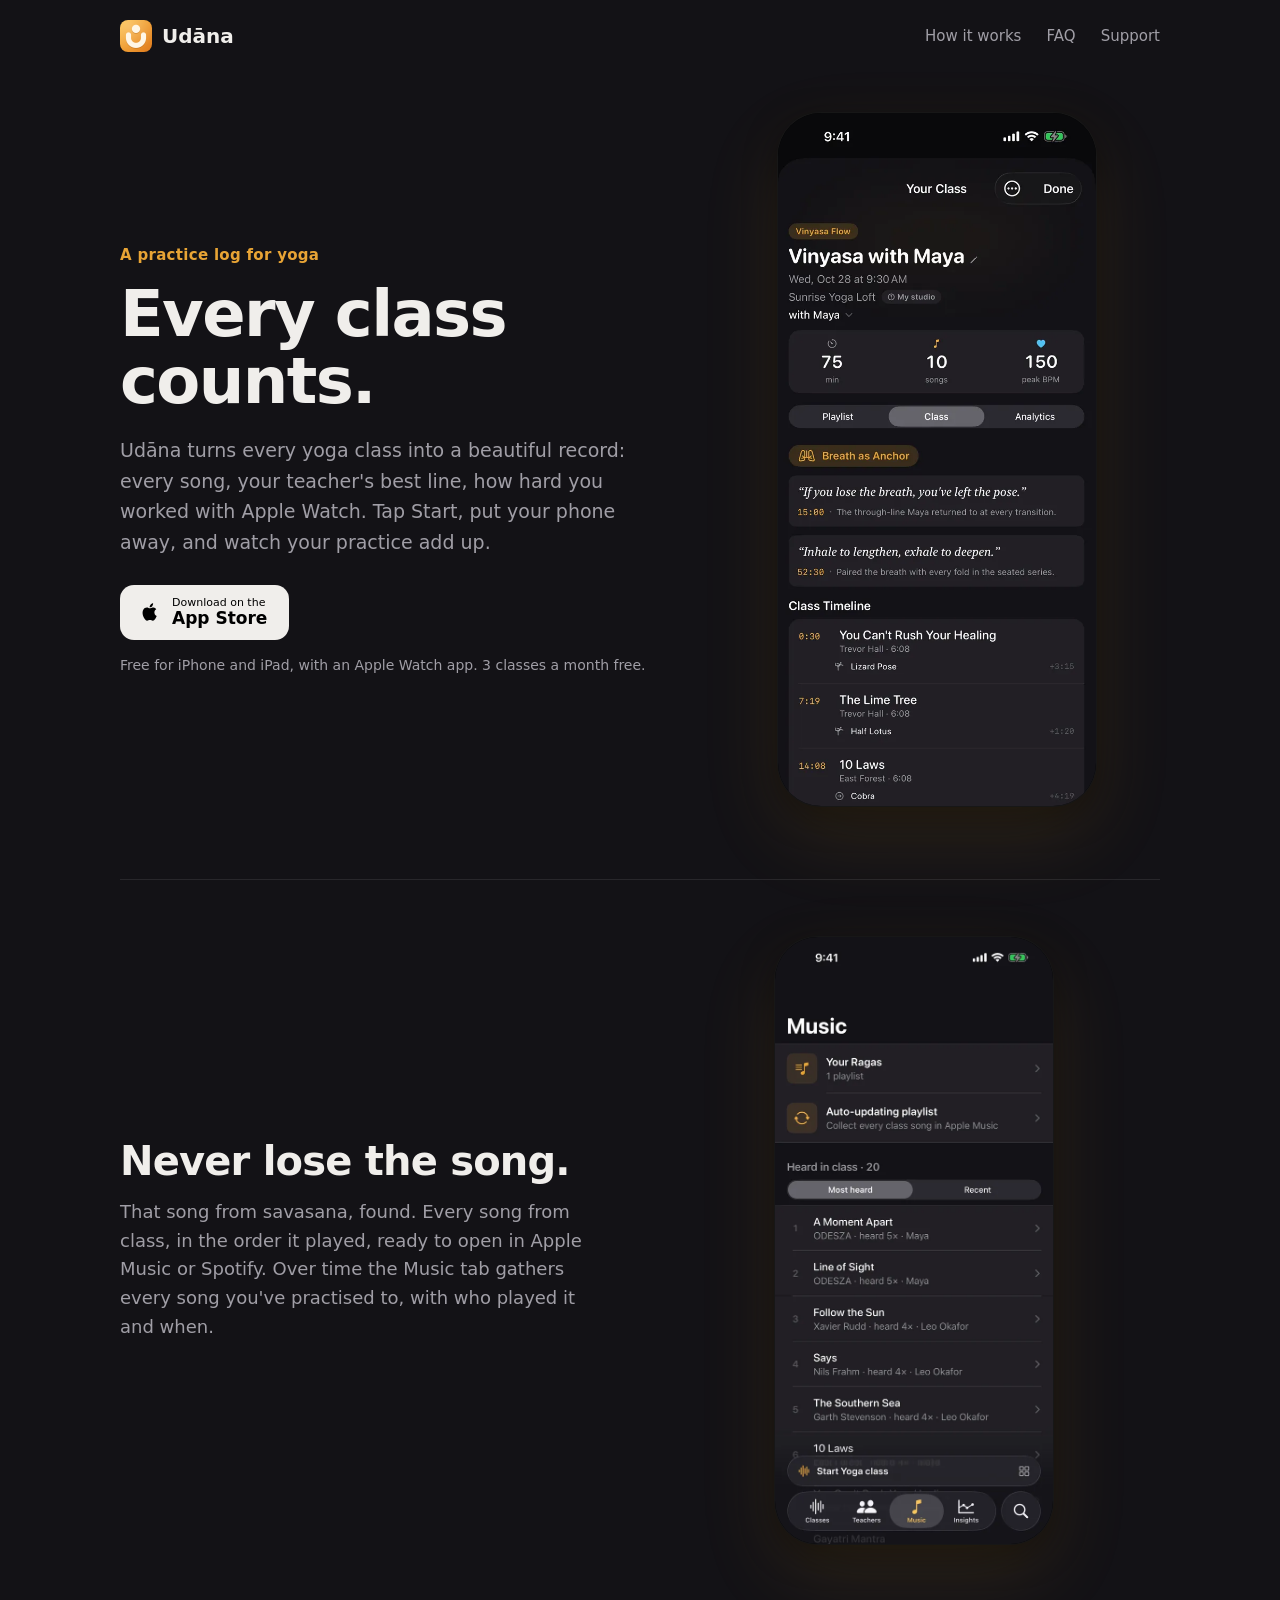
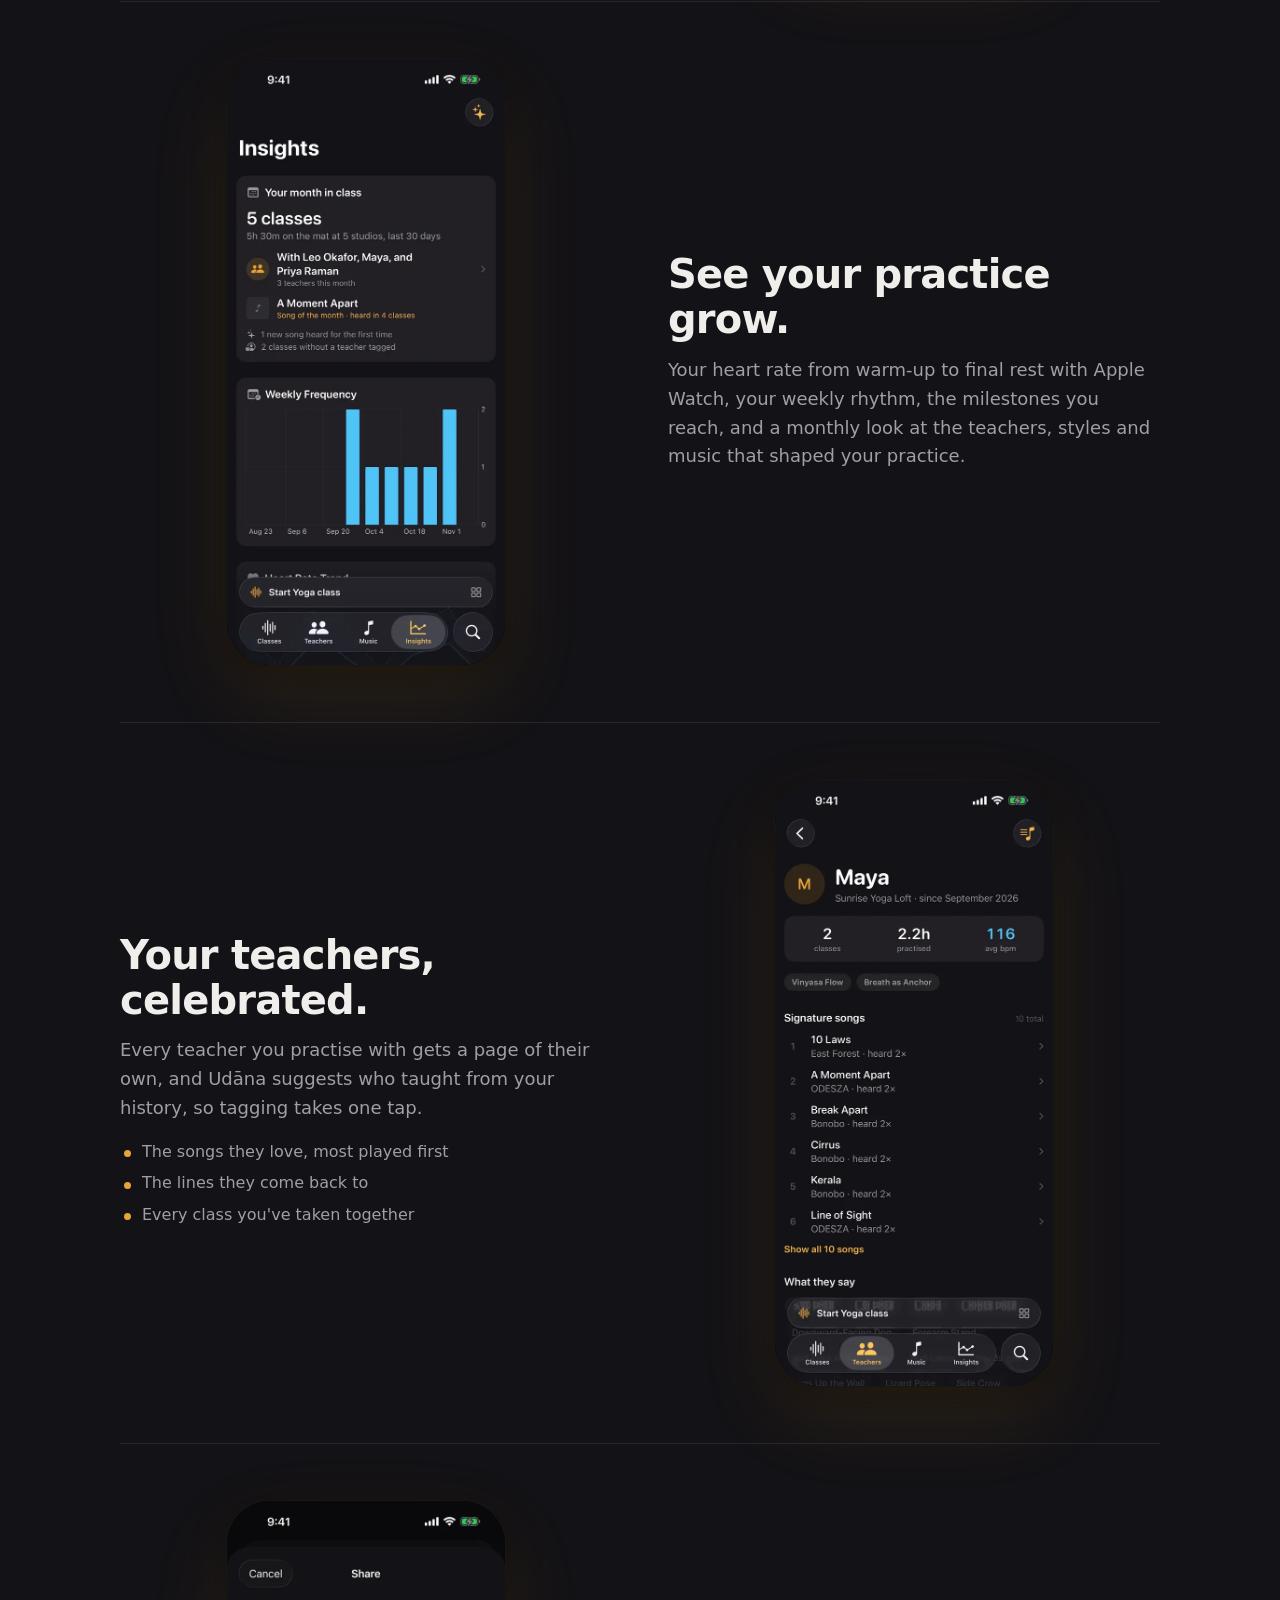
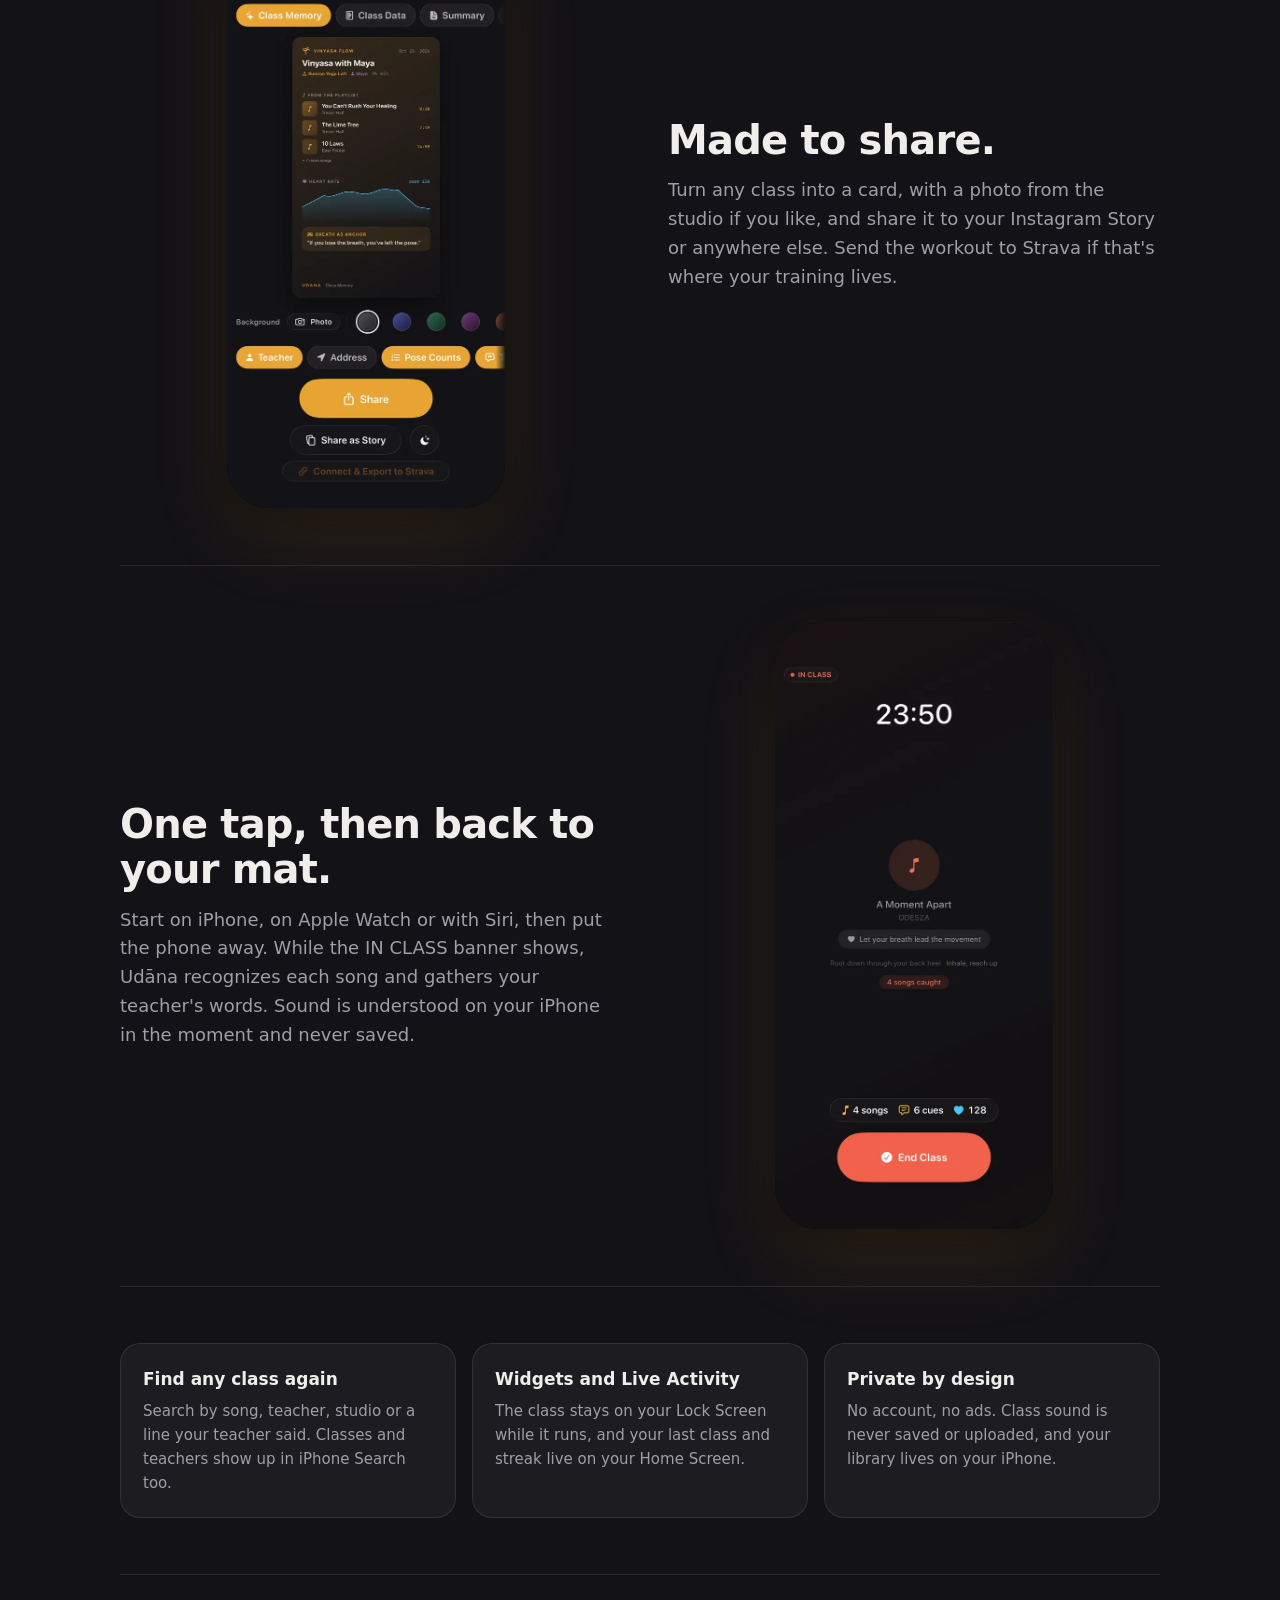
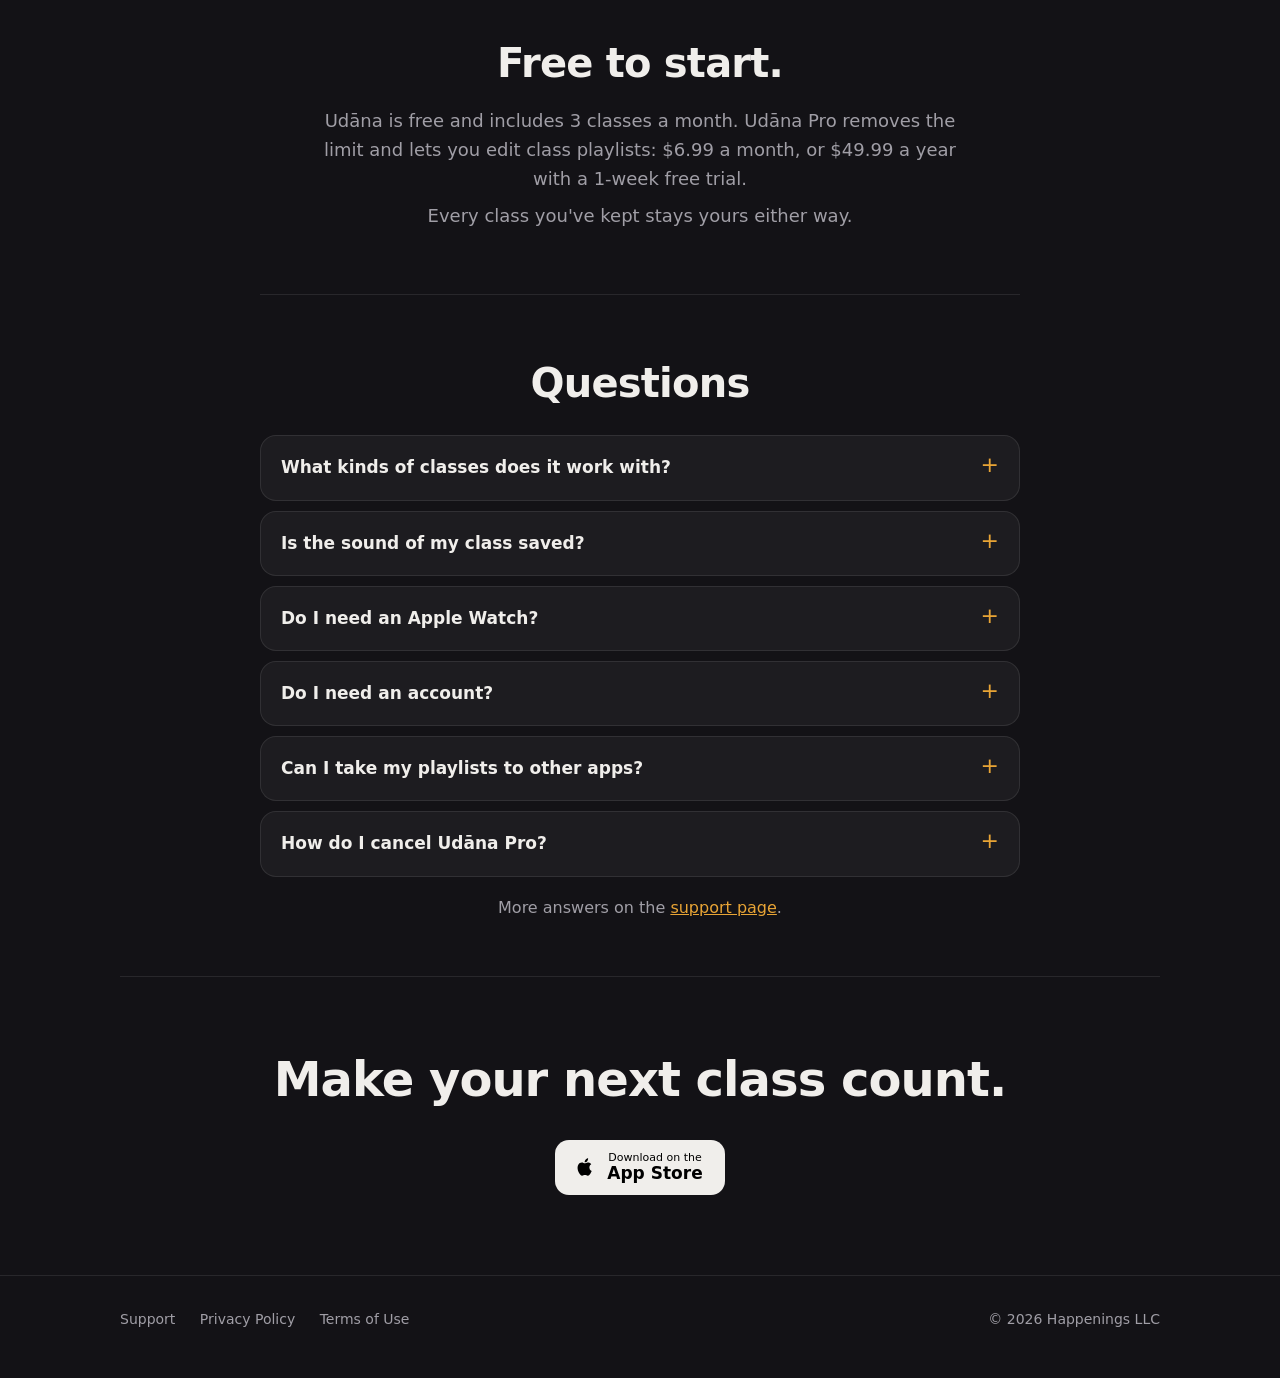
==== commit de8c6938: "Landing page: Every class counts positioning, sections in the new order (song, growth, teachers, sha" ====
--- a/index.html
+++ b/index.html
@@ -3,8 +3,8 @@
 <head>
     <meta charset="UTF-8">
     <meta name="viewport" content="width=device-width, initial-scale=1.0, viewport-fit=cover">
-    <title>Udāna: Remember every class you take | Yoga class memory for iPhone</title>
-    <meta name="description" content="Tap Start when class begins. Udāna keeps every song, the words your teacher said and your heart rate, then builds a page for every teacher. Free for iPhone, iPad and Apple Watch.">
+    <title>Udāna: every yoga class counts | Yoga practice log for iPhone</title>
+    <meta name="description" content="Every class counts. Udāna turns each yoga class into a record you're proud of: every song, your teacher's best line and your heart rate with Apple Watch. Free for iPhone, iPad and Apple Watch.">
     <link rel="canonical" href="https://jakeintech.github.io/udana-site/">
     <meta name="theme-color" content="#131216">
     <meta name="color-scheme" content="dark">
@@ -15,13 +15,13 @@
     <!-- Open Graph / social -->
     <meta property="og:type" content="website">
     <meta property="og:site_name" content="Udāna">
-    <meta property="og:title" content="Udāna: Remember every class you take">
-    <meta property="og:description" content="Every song, your teacher's words, every heartbeat. Kept on your iPhone.">
+    <meta property="og:title" content="Udāna: every yoga class counts">
+    <meta property="og:description" content="Every song, your teacher's best line, how hard you worked. Watch your practice add up.">
     <meta property="og:url" content="https://jakeintech.github.io/udana-site/">
     <meta property="og:image" content="https://jakeintech.github.io/udana-site/assets/og-image.png">
     <meta property="og:image:width" content="1200">
     <meta property="og:image:height" content="630">
-    <meta property="og:image:alt" content="Udāna class review showing a teacher's quote and the class playlist">
+    <meta property="og:image:alt" content="Udāna class review with the class stats, a teacher’s line and the playlist">
     <meta name="twitter:card" content="summary_large_image">
 
     <link rel="icon" type="image/png" href="assets/favicon.png">
@@ -35,7 +35,7 @@
       "name": "Udāna",
       "operatingSystem": "iOS",
       "applicationCategory": "HealthApplication",
-      "description": "Remember every class you take: every song, the words your teacher said, and how your body moved.",
+      "description": "Every class counts. Udāna turns each yoga class into a record you're proud of: every song, your teacher's best line and your heart rate.",
       "offers": { "@type": "Offer", "price": "0", "priceCurrency": "USD" },
       "url": "https://apps.apple.com/app/id6762299975"
     }
@@ -164,9 +164,9 @@
 
         <header class="hero">
             <div>
-                <p class="eyebrow">For yoga and studio classes</p>
-                <h1>Remember every class you take.</h1>
-                <p class="lede">Tap Start when class begins and put your phone away. Afterwards you'll have every song in order, the words your teacher said, and how your body moved from the first breath to final rest.</p>
+                <p class="eyebrow">A practice log for yoga</p>
+                <h1>Every class counts.</h1>
+                <p class="lede">Udāna turns every yoga class into a beautiful record: every song, your teacher's best line, how hard you worked with Apple Watch. Tap Start, put your phone away, and watch your practice add up.</p>
                 <a class="appstore" href="https://apps.apple.com/app/id6762299975" aria-label="Download Udāna on the App Store">
                     <svg viewBox="0 0 24 24" aria-hidden="true"><path fill="currentColor" d="M16.37 12.6c-.02-2.2 1.8-3.26 1.88-3.31-1.03-1.5-2.62-1.7-3.18-1.73-1.35-.14-2.64.8-3.32.8-.69 0-1.74-.78-2.86-.76-1.47.02-2.83.86-3.59 2.17-1.53 2.65-.39 6.58 1.1 8.73.73 1.05 1.6 2.23 2.73 2.19 1.1-.04 1.51-.71 2.84-.71 1.32 0 1.7.71 2.86.69 1.18-.02 1.93-1.07 2.65-2.13.84-1.22 1.18-2.4 1.2-2.46-.03-.01-2.3-.88-2.31-3.48zM14.2 6.13c.6-.73 1.01-1.75.9-2.76-.87.04-1.92.58-2.54 1.31-.56.65-1.05 1.68-.92 2.67.97.08 1.96-.49 2.56-1.22z"/></svg>
                     <span><small>Download on the</small>App Store</span>
@@ -180,19 +180,27 @@
     <main class="wrap" id="how">
         <section class="benefit">
             <div class="copy">
-                <h2>Tap Start. Stay present.</h2>
-                <p>One tap before class and your phone goes back in your bag. While the IN CLASS banner shows, Udāna recognizes each song and gathers your teacher's words. Sound is understood on your iPhone in the moment, then let go. Nothing is saved.</p>
-            </div>
-            <div class="phone"><img src="assets/live.webp" width="600" height="1304" loading="lazy" alt="The IN CLASS screen with the class timer and the song that's playing"></div>
-        </section>
-
-        <section class="benefit">
-            <div class="copy">
-                <h2>Your teachers, remembered.</h2>
-                <p>Every teacher you tag gets a page of their own, and Udāna suggests who taught from your history, so tagging takes one tap.</p>
+                <h2>Never lose the song.</h2>
+                <p>That song from savasana, found. Every song from class, in the order it played, ready to open in Apple Music or Spotify. Over time the Music tab gathers every song you've practised to, with who played it and when.</p>
+            </div>
+            <div class="phone"><img src="assets/music.webp" width="600" height="1304" loading="lazy" alt="The Music tab listing songs heard in class, most heard first"></div>
+        </section>
+
+        <section class="benefit">
+            <div class="copy">
+                <h2>See your practice grow.</h2>
+                <p>Your heart rate from warm-up to final rest with Apple Watch, your weekly rhythm, the milestones you reach, and a monthly look at the teachers, styles and music that shaped your practice.</p>
+            </div>
+            <div class="phone"><img src="assets/insights.webp" width="600" height="1304" loading="lazy" alt="Insights showing a month of practice"></div>
+        </section>
+
+        <section class="benefit">
+            <div class="copy">
+                <h2>Your teachers, celebrated.</h2>
+                <p>Every teacher you practise with gets a page of their own, and Udāna suggests who taught from your history, so tagging takes one tap.</p>
                 <ul>
                     <li>The songs they love, most played first</li>
-                    <li>The themes and phrases they come back to</li>
+                    <li>The lines they come back to</li>
                     <li>Every class you've taken together</li>
                 </ul>
             </div>
@@ -201,15 +209,7 @@
 
         <section class="benefit">
             <div class="copy">
-                <h2>Every song from class.</h2>
-                <p>That song from savasana, found. Every song that carried you through class is gathered in one place, with who played it and when. Open it in Apple Music or Spotify, or save a teacher's songs as a playlist of your own.</p>
-            </div>
-            <div class="phone"><img src="assets/music.webp" width="600" height="1304" loading="lazy" alt="The Music tab listing songs heard in class, most heard first"></div>
-        </section>
-
-        <section class="benefit">
-            <div class="copy">
-                <h2>Share it to your Story.</h2>
+                <h2>Made to share.</h2>
                 <p>Turn any class into a card, with a photo from the studio if you like, and share it to your Instagram Story or anywhere else. Send the workout to Strava if that's where your training lives.</p>
             </div>
             <div class="phone"><img src="assets/share.webp" width="600" height="1304" loading="lazy" alt="The share screen with a class card showing the playlist, heart rate and the teacher's theme"></div>
@@ -217,14 +217,14 @@
 
         <section class="benefit">
             <div class="copy">
-                <h2>Find any moment again.</h2>
-                <p>Search by song, teacher, studio, or a line your teacher said. Classes and teachers show up in iPhone Search too.</p>
-            </div>
-            <div class="phone"><img src="assets/search.webp" width="600" height="1304" loading="lazy" alt="Search results for classes, teachers and songs"></div>
+                <h2>One tap, then back to your mat.</h2>
+                <p>Start on iPhone, on Apple Watch or with Siri, then put the phone away. While the IN CLASS banner shows, Udāna recognizes each song and gathers your teacher's words. Sound is understood on your iPhone in the moment and never saved.</p>
+            </div>
+            <div class="phone"><img src="assets/live.webp" width="600" height="1304" loading="lazy" alt="The IN CLASS screen with the class timer and the song that's playing"></div>
         </section>
 
         <section class="also" aria-label="More features">
-            <div class="card"><h3>Apple Watch and Siri</h3><p>Start and end class from your wrist, or just ask Siri. Your heart rate joins the class from warm-up to final rest.</p></div>
+            <div class="card"><h3>Find any class again</h3><p>Search by song, teacher, studio or a line your teacher said. Classes and teachers show up in iPhone Search too.</p></div>
             <div class="card"><h3>Widgets and Live Activity</h3><p>The class stays on your Lock Screen while it runs, and your last class and streak live on your Home Screen.</p></div>
             <div class="card"><h3>Private by design</h3><p>No account, no ads. Class sound is never saved or uploaded, and your library lives on your iPhone.</p></div>
         </section>
@@ -247,7 +247,7 @@
         </section>
 
         <section class="final">
-            <h2>Your next class is worth keeping.</h2>
+            <h2>Make your next class count.</h2>
             <a class="appstore" href="https://apps.apple.com/app/id6762299975" aria-label="Download Udāna on the App Store">
                 <svg viewBox="0 0 24 24" aria-hidden="true"><path fill="currentColor" d="M16.37 12.6c-.02-2.2 1.8-3.26 1.88-3.31-1.03-1.5-2.62-1.7-3.18-1.73-1.35-.14-2.64.8-3.32.8-.69 0-1.74-.78-2.86-.76-1.47.02-2.83.86-3.59 2.17-1.53 2.65-.39 6.58 1.1 8.73.73 1.05 1.6 2.23 2.73 2.19 1.1-.04 1.51-.71 2.84-.71 1.32 0 1.7.71 2.86.69 1.18-.02 1.93-1.07 2.65-2.13.84-1.22 1.18-2.4 1.2-2.46-.03-.01-2.3-.88-2.31-3.48zM14.2 6.13c.6-.73 1.01-1.75.9-2.76-.87.04-1.92.58-2.54 1.31-.56.65-1.05 1.68-.92 2.67.97.08 1.96-.49 2.56-1.22z"/></svg>
                 <span><small>Download on the</small>App Store</span>
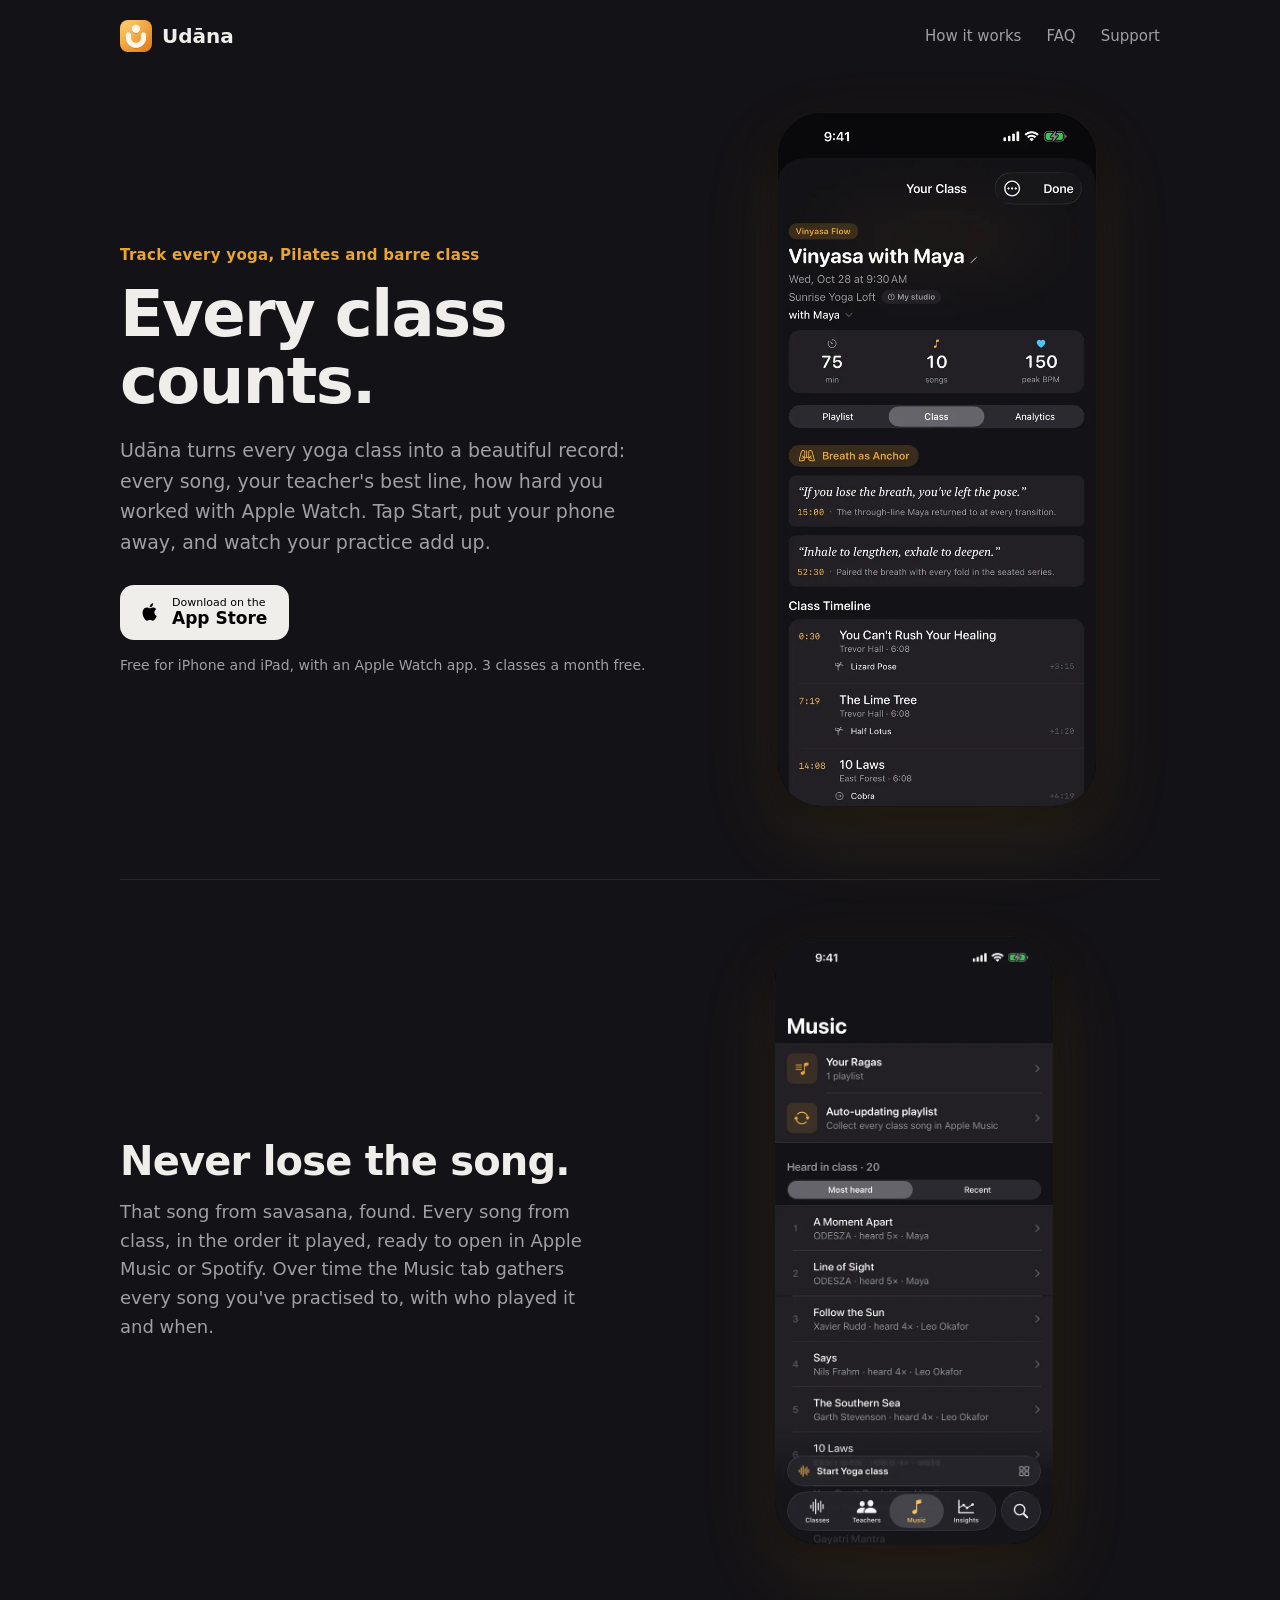
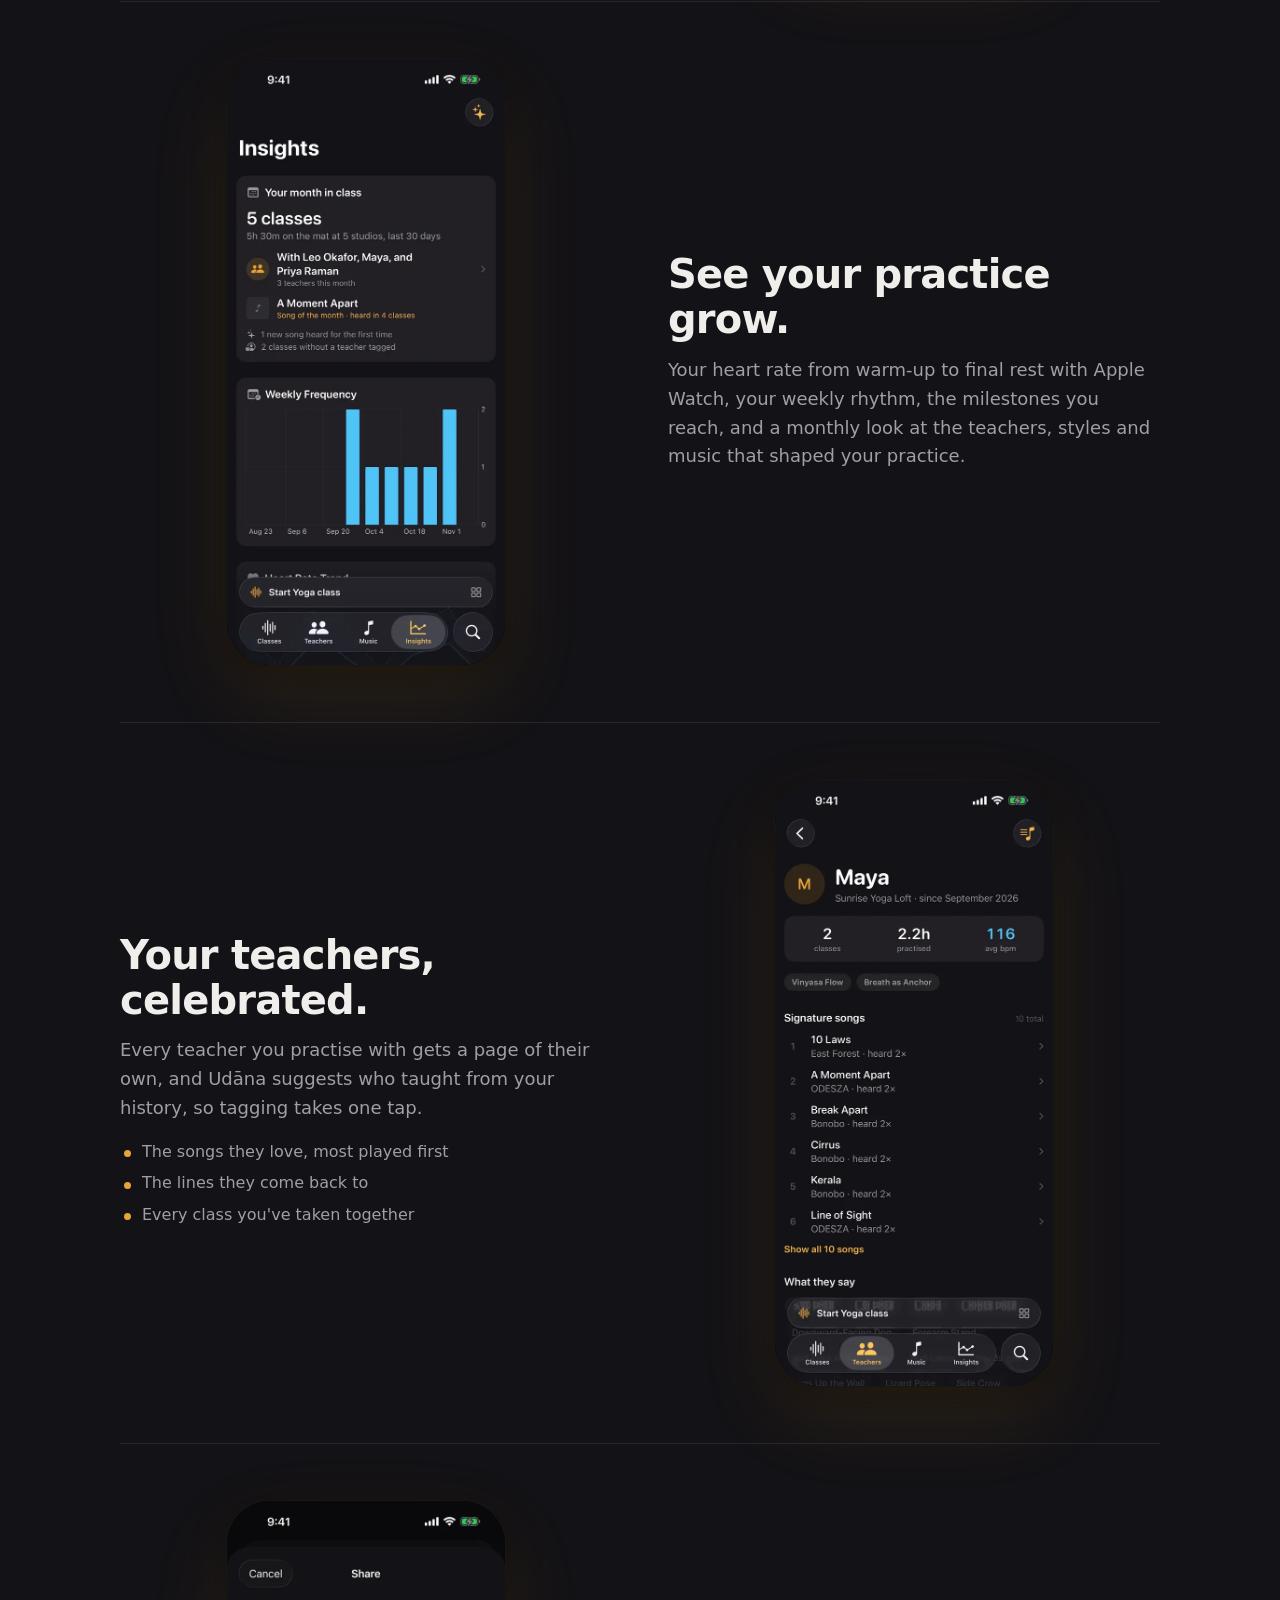
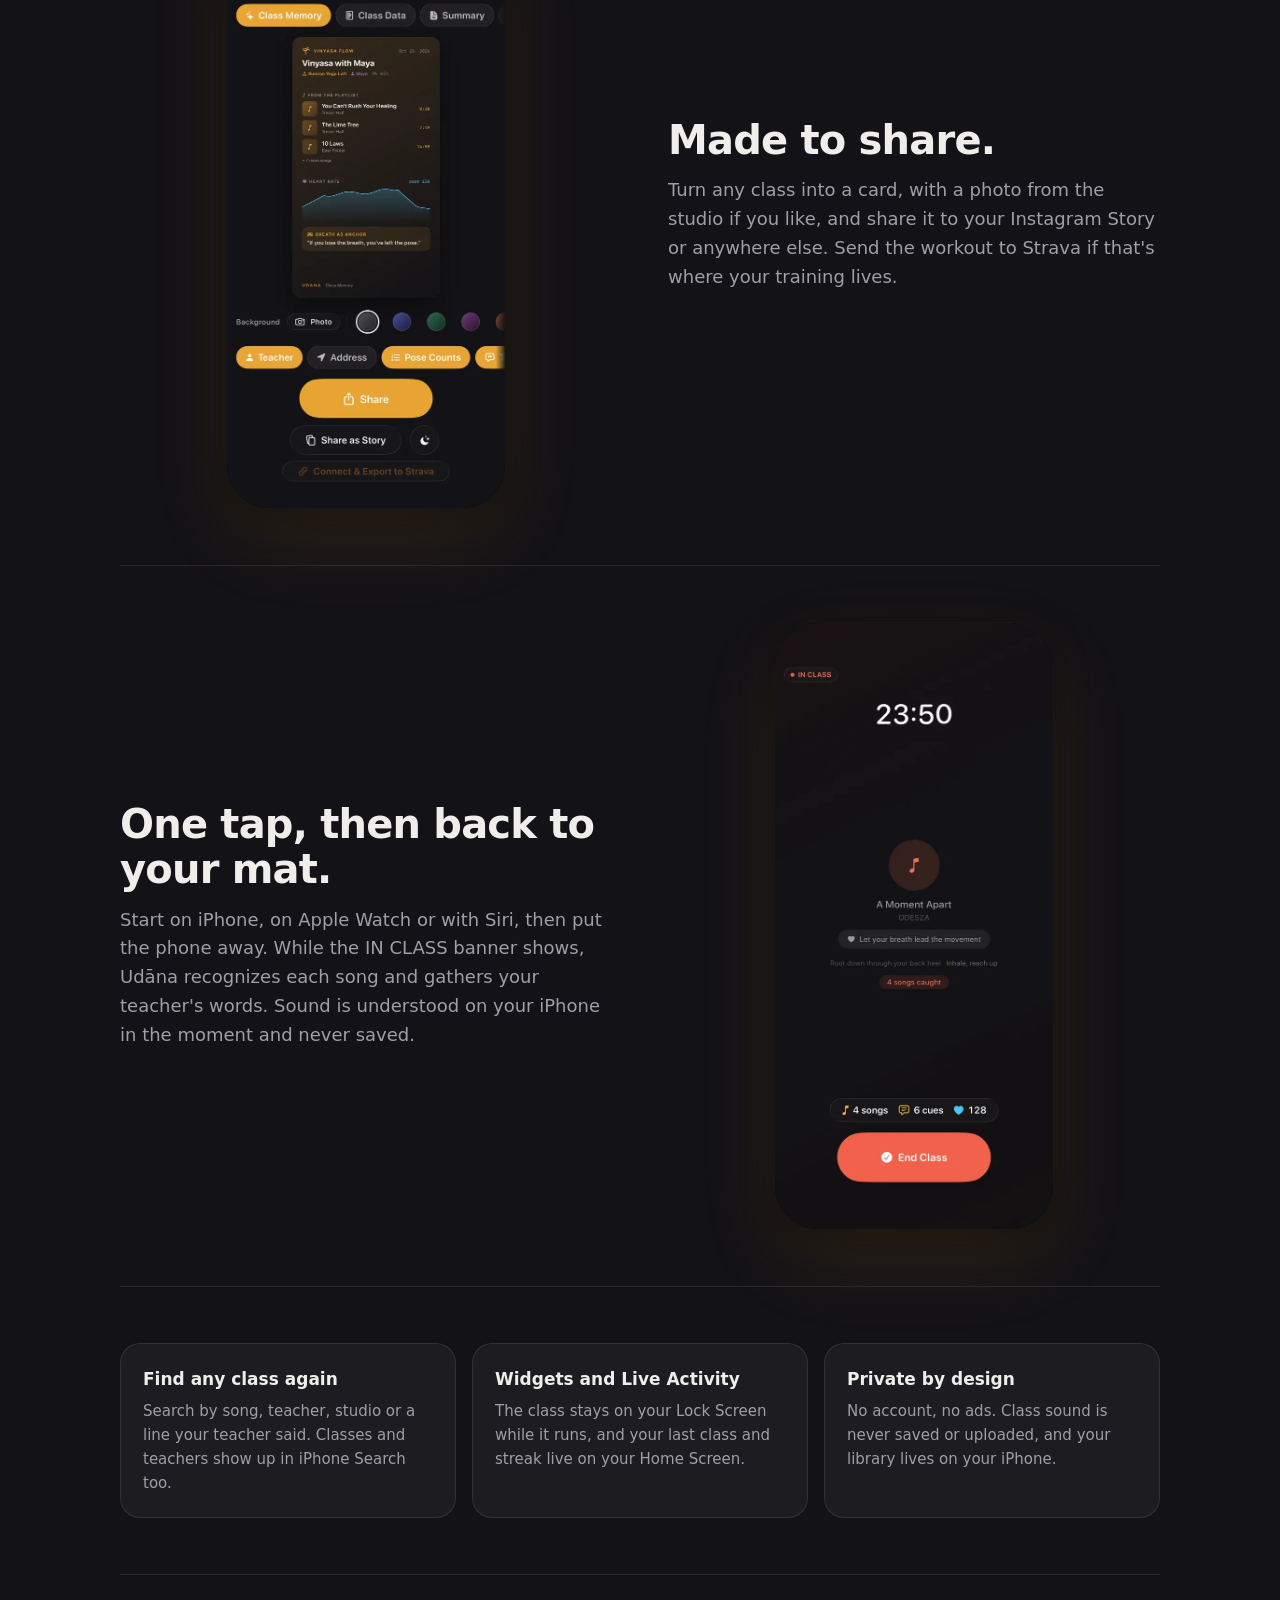
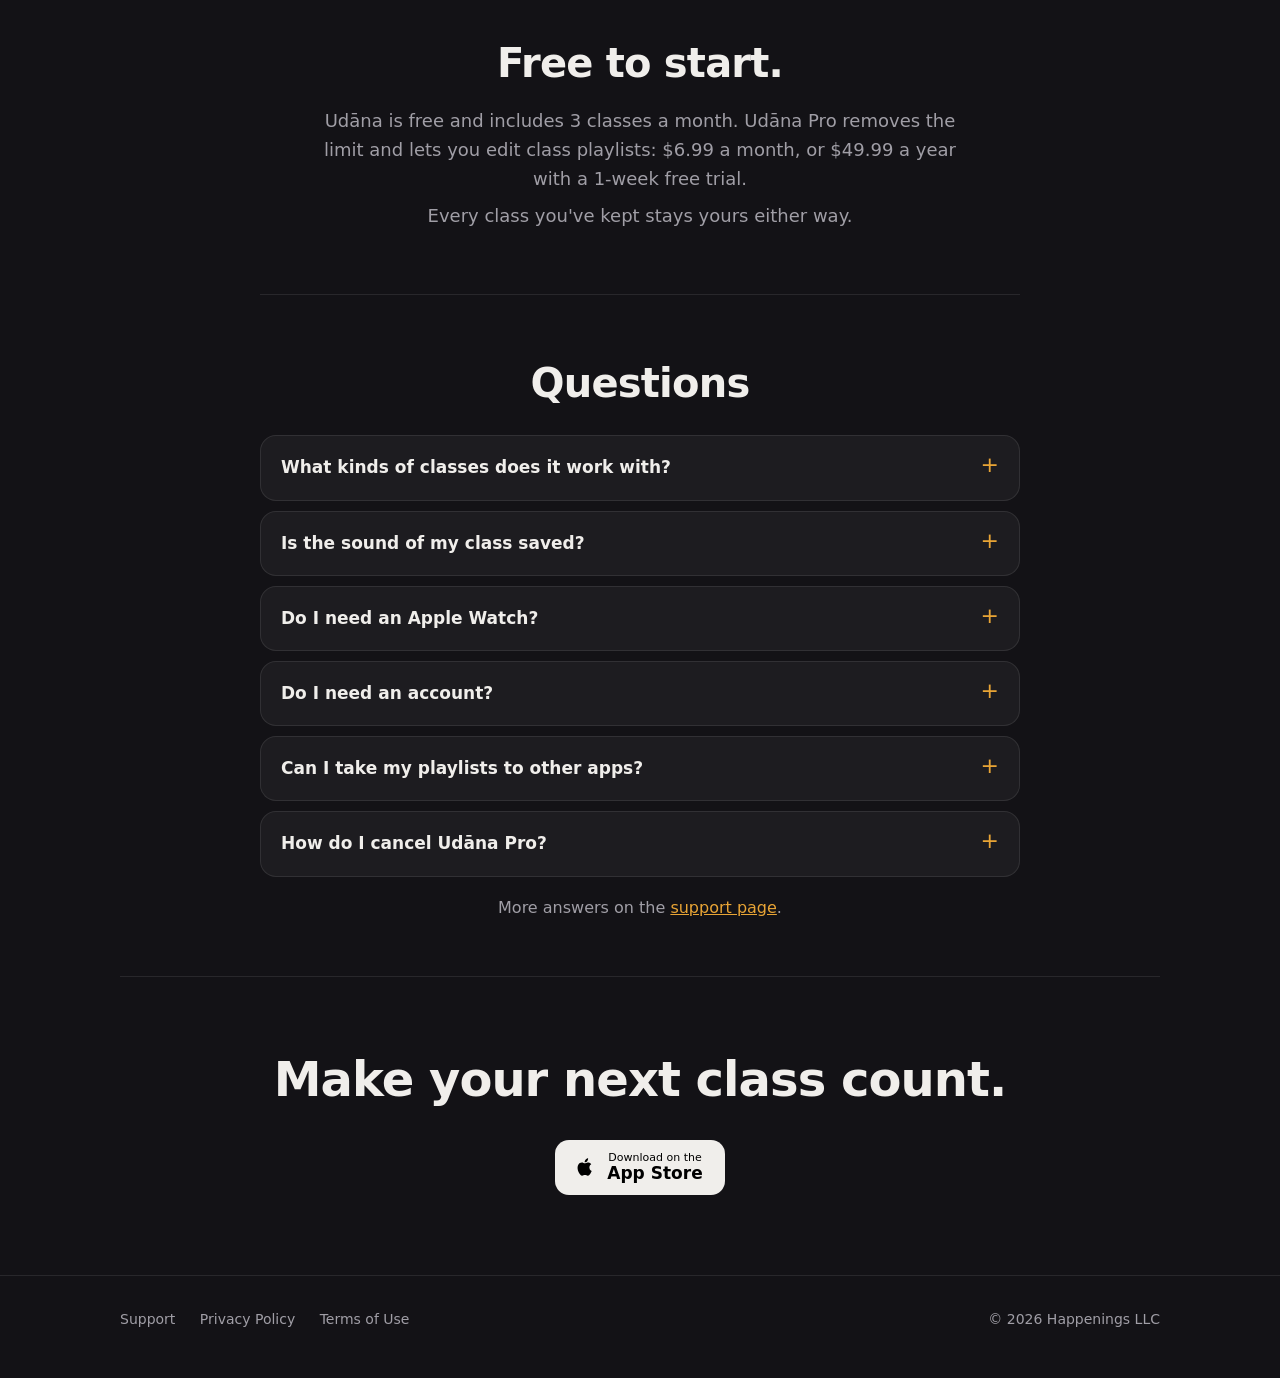
==== commit 68a5fb32: "Landing page: tracking eyebrow and title to match the App Store name" ====
--- a/index.html
+++ b/index.html
@@ -3,7 +3,7 @@
 <head>
     <meta charset="UTF-8">
     <meta name="viewport" content="width=device-width, initial-scale=1.0, viewport-fit=cover">
-    <title>Udāna: every yoga class counts | Yoga practice log for iPhone</title>
+    <title>Udāna: every yoga class counts | Track yoga, Pilates and barre classes</title>
     <meta name="description" content="Every class counts. Udāna turns each yoga class into a record you're proud of: every song, your teacher's best line and your heart rate with Apple Watch. Free for iPhone, iPad and Apple Watch.">
     <link rel="canonical" href="https://jakeintech.github.io/udana-site/">
     <meta name="theme-color" content="#131216">
@@ -164,7 +164,7 @@
 
         <header class="hero">
             <div>
-                <p class="eyebrow">A practice log for yoga</p>
+                <p class="eyebrow">Track every yoga, Pilates and barre class</p>
                 <h1>Every class counts.</h1>
                 <p class="lede">Udāna turns every yoga class into a beautiful record: every song, your teacher's best line, how hard you worked with Apple Watch. Tap Start, put your phone away, and watch your practice add up.</p>
                 <a class="appstore" href="https://apps.apple.com/app/id6762299975" aria-label="Download Udāna on the App Store">
